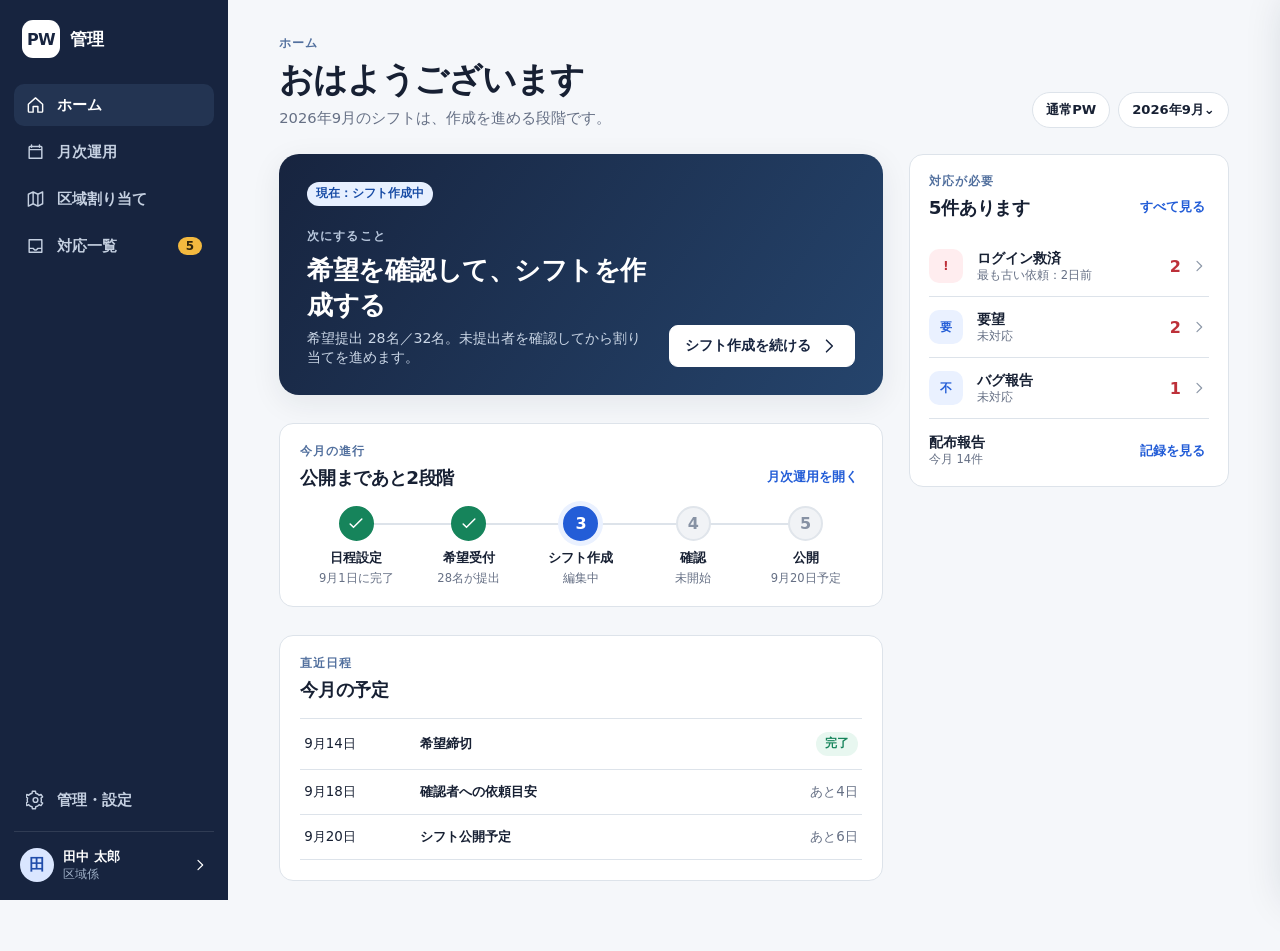
==== mockup/index.html @ 34615c81 "adminからUIモックアップへ導線を追加" ====
<!doctype html>
<html lang="ja">
<head>
  <meta charset="utf-8">
  <meta name="viewport" content="width=device-width,initial-scale=1">
  <meta name="description" content="PW管理アプリのUI/UX再設計モックアップ">
  <title>PW管理｜UI/UX再設計モックアップ</title>
  <link rel="stylesheet" href="styles.css">
</head>
<body>
<svg class="sprite" aria-hidden="true">
  <symbol id="i-home" viewBox="0 0 24 24"><path d="m3 11 9-8 9 8v9a1 1 0 0 1-1 1h-5v-7H9v7H4a1 1 0 0 1-1-1Z"/></symbol>
  <symbol id="i-calendar" viewBox="0 0 24 24"><path d="M7 3v3m10-3v3M4 9h16M5 5h14a1 1 0 0 1 1 1v14H4V6a1 1 0 0 1 1-1Z"/></symbol>
  <symbol id="i-map" viewBox="0 0 24 24"><path d="m3 6 6-3 6 3 6-3v15l-6 3-6-3-6 3Zm6-3v15m6-12v15"/></symbol>
  <symbol id="i-inbox" viewBox="0 0 24 24"><path d="M4 4h16v16H4Zm0 11h5l2 2h2l2-2h5"/></symbol>
  <symbol id="i-settings" viewBox="0 0 24 24"><circle cx="12" cy="12" r="3"/><path d="M19 14.5a8 8 0 0 0 0-5l2-1.5-2-3-2.4 1a8 8 0 0 0-4.3-2.5L12 1H8l-.3 2.5A8 8 0 0 0 3.4 6L1 5 0 8l2 1.5a8 8 0 0 0 0 5L0 16l1 3 2.4-1a8 8 0 0 0 4.3 2.5L8 23h4l.3-2.5a8 8 0 0 0 4.3-2.5l2.4 1 2-3Z"/></symbol>
  <symbol id="i-arrow" viewBox="0 0 24 24"><path d="m9 5 7 7-7 7"/></symbol>
  <symbol id="i-check" viewBox="0 0 24 24"><path d="m5 12 4 4L19 6"/></symbol>
</svg>

<div class="app-shell">
  <aside class="sidebar">
    <a class="brand" href="#" data-page="home" aria-label="PW管理 ホーム"><span>PW</span><strong>管理</strong></a>
    <nav class="main-nav" aria-label="メインナビゲーション">
      <button class="nav-item active" data-page="home"><svg><use href="#i-home"/></svg><span>ホーム</span></button>
      <button class="nav-item" data-page="monthly"><svg><use href="#i-calendar"/></svg><span>月次運用</span></button>
      <button class="nav-item" data-page="territory"><svg><use href="#i-map"/></svg><span>区域割り当て</span></button>
      <button class="nav-item" data-page="inbox"><svg><use href="#i-inbox"/></svg><span>対応一覧</span><b class="count">5</b></button>
    </nav>
    <div class="nav-spacer"></div>
    <button class="nav-item" data-page="settings"><svg><use href="#i-settings"/></svg><span>管理・設定</span></button>
    <button class="account" data-drawer="account"><span class="avatar">田</span><span><b>田中 太郎</b><small>区域係</small></span><svg><use href="#i-arrow"/></svg></button>
  </aside>

  <header class="mobile-header"><a class="brand" href="#" data-page="home"><span>PW</span><strong>管理</strong></a><button class="avatar" data-drawer="account" aria-label="アカウント">田</button></header>

  <main id="main" tabindex="-1">
    <section class="page active" id="page-home">
      <header class="page-header">
        <div><p class="eyebrow">ホーム</p><h1>おはようございます</h1><p class="lead">2026年9月のシフトは、作成を進める段階です。</p></div>
        <div class="context-pickers"><button class="chip">通常PW</button><button class="chip">2026年9月⌄</button></div>
      </header>

      <div class="home-grid">
        <div class="primary-column">
          <section class="next-action" aria-labelledby="next-title">
            <div class="next-copy"><span class="status status-current">現在：シフト作成中</span><p>次にすること</p><h2 id="next-title">希望を確認して、シフトを作成する</h2><p>希望提出 28名／32名。未提出者を確認してから割り当てを進めます。</p></div>
            <button class="button primary" data-page="monthly" data-stage="shift">シフト作成を続ける <svg><use href="#i-arrow"/></svg></button>
          </section>

          <section class="section-block" aria-labelledby="progress-title">
            <div class="section-heading"><div><p class="eyebrow">今月の進行</p><h2 id="progress-title">公開まであと2段階</h2></div><button class="text-button" data-page="monthly">月次運用を開く</button></div>
            <ol class="progress-list">
              <li class="done"><span><svg><use href="#i-check"/></svg></span><div><b>日程設定</b><small>9月1日に完了</small></div></li>
              <li class="done"><span><svg><use href="#i-check"/></svg></span><div><b>希望受付</b><small>28名が提出</small></div></li>
              <li class="current"><span>3</span><div><b>シフト作成</b><small>編集中</small></div></li>
              <li><span>4</span><div><b>確認</b><small>未開始</small></div></li>
              <li><span>5</span><div><b>公開</b><small>9月20日予定</small></div></li>
            </ol>
          </section>

          <section class="section-block">
            <div class="section-heading"><div><p class="eyebrow">直近日程</p><h2>今月の予定</h2></div></div>
            <div class="schedule-table" role="table" aria-label="今月の予定">
              <div role="row"><span>9月14日</span><b>希望締切</b><span class="status status-done">完了</span></div>
              <div role="row"><span>9月18日</span><b>確認者への依頼目安</b><span>あと4日</span></div>
              <div role="row"><span>9月20日</span><b>シフト公開予定</b><span>あと6日</span></div>
            </div>
          </section>
        </div>

        <aside class="attention-panel">
          <div class="section-heading"><div><p class="eyebrow">対応が必要</p><h2>5件あります</h2></div><button class="text-button" data-page="inbox">すべて見る</button></div>
          <button class="attention-row" data-page="inbox"><span class="attention-icon urgent">!</span><span><b>ログイン救済</b><small>最も古い依頼：2日前</small></span><strong>2</strong><svg><use href="#i-arrow"/></svg></button>
          <button class="attention-row" data-page="inbox"><span class="attention-icon">要</span><span><b>要望</b><small>未対応</small></span><strong>2</strong><svg><use href="#i-arrow"/></svg></button>
          <button class="attention-row" data-page="inbox"><span class="attention-icon">不</span><span><b>バグ報告</b><small>未対応</small></span><strong>1</strong><svg><use href="#i-arrow"/></svg></button>
          <div class="record-link"><span><b>配布報告</b><small>今月 14件</small></span><button class="text-button" data-page="inbox">記録を見る</button></div>
        </aside>
      </div>
    </section>

    <section class="page" id="page-monthly">
      <header class="page-header compact"><div><p class="eyebrow">月次運用</p><h1>2026年9月・通常PW</h1></div><div class="context-pickers"><button class="chip">通常PW⌄</button><button class="chip">2026年9月⌄</button></div></header>
      <div class="workspace">
        <nav class="stage-nav" aria-label="月次運用の段階">
          <button class="stage done" data-stage="schedule"><span><svg><use href="#i-check"/></svg></span><span><b>日程</b><small>完了</small></span></button>
          <button class="stage done" data-stage="wishes"><span><svg><use href="#i-check"/></svg></span><span><b>希望</b><small>受付終了</small></span></button>
          <button class="stage active" data-stage="shift"><span>3</span><span><b>シフト作成</b><small>編集中</small></span></button>
          <button class="stage" data-stage="review"><span>4</span><span><b>確認</b><small>未開始</small></span></button>
          <button class="stage" data-stage="publish"><span>5</span><span><b>公開</b><small>9月20日予定</small></span></button>
          <button class="stage sub" data-stage="month-settings"><svg><use href="#i-settings"/></svg><span><b>この月の設定</b><small>場所・カート・検証</small></span></button>
        </nav>
        <section class="work-surface">
          <div class="mobile-stage"><button data-drawer="stages"><span>3 / 5</span><b>シフト作成中</b><small>段階を変更⌄</small></button></div>
          <div class="work-toolbar"><div><span class="status status-current">編集中</span><h2 id="stage-title">シフト作成</h2><p id="stage-help">希望を見ながら担当者を割り当てます。</p></div><div class="toolbar-actions"><button class="button secondary">元に戻す</button><button class="button secondary">比較</button><button class="button secondary">AI原案</button></div></div>
          <div class="shift-toolbar"><button class="chip selected">9月25日（金）</button><button class="chip">10月2日（金）</button><button class="chip">10月9日（金）</button></div>
          <div class="shift-editor" id="stage-content">
            <aside class="people-panel"><h3>参加希望 <span>12名</span></h3><button><span class="mini-avatar">佐</span><span><b>佐藤 太郎</b><small>15:00〜18:00</small></span></button><button><span class="mini-avatar">鈴</span><span><b>鈴木 花子</b><small>15:00〜17:00</small></span></button><button><span class="mini-avatar">高</span><span><b>高橋 一郎</b><small>16:00〜18:00</small></span></button><button class="muted">ほか9名を表示</button></aside>
            <div class="assignment"><div class="assignment-head"><span>時間</span><span>北口</span><span>南口</span></div><div class="assignment-row"><b>15:00</b><button>佐藤・田中</button><button class="empty">＋ 割り当て</button></div><div class="assignment-row"><b>16:00</b><button>鈴木・山田</button><button>高橋・伊藤</button></div><div class="assignment-row"><b>17:00</b><button class="warning">1名不足</button><button>佐藤・高橋</button></div></div>
          </div>
        </section>
        <aside class="stage-summary"><p class="eyebrow">この段階の状態</p><h2>3件の確認があります</h2><ul><li><span class="dot warning"></span>1名不足の枠があります</li><li><span class="dot"></span>重複割当はありません</li><li><span class="dot"></span>責任者は設定済みです</li></ul><button class="button primary" data-dialog="check">公開前チェックへ</button><p class="hint">チェック後に「シフト作成完了」へ進めます。</p></aside>
      </div>
      <div class="mobile-primary"><button class="button primary" data-dialog="check">公開前チェックへ</button></div>
    </section>

    <section class="page simple-page" id="page-territory">
      <header class="page-header"><div><p class="eyebrow">区域割り当て</p><h1>区域の現況</h1><p class="lead">割当と回収を、状態順に処理します。</p></div></header>
      <div class="metric-row"><div><span>割当中</span><strong>12</strong></div><div><span>回収待ち</span><strong>3</strong></div><div><span>ストック</span><strong>26</strong></div></div>
      <section class="section-block"><div class="section-heading"><div><p class="eyebrow">次の処理</p><h2>回収待ちの区域</h2></div><button class="button secondary">区域一覧を開く</button></div><div class="data-list"><button><b>区域 17</b><span>中央グループ・8月20日から</span><span class="status status-wait">回収待ち</span><svg><use href="#i-arrow"/></svg></button><button><b>区域 23</b><span>北グループ・8月28日から</span><span class="status status-wait">回収待ち</span><svg><use href="#i-arrow"/></svg></button></div></section>
      <nav class="sub-actions"><button>区域一覧・割当操作</button><button>隣接関係</button><button>プール管理</button><button>グループ管理</button><button>バックアップ</button></nav>
    </section>

    <section class="page simple-page" id="page-inbox">
      <header class="page-header"><div><p class="eyebrow">対応一覧</p><h1>未対応 5件</h1><p class="lead">対応が必要なものだけを新しい順に表示しています。</p></div><button class="chip">未対応のみ⌄</button></header>
      <div class="inbox-layout"><nav class="inbox-types"><button class="active">すべて <b>5</b></button><button>ログイン救済 <b>2</b></button><button>要望 <b>2</b></button><button>バグ報告 <b>1</b></button><button>配布報告 <b class="neutral">14</b></button></nav><div class="message-list"><button class="selected" data-drawer="message"><span class="attention-icon urgent">!</span><span><b>ログインできません</b><small>山田 花子・2時間前</small></span><span class="status status-wait">未対応</span></button><button data-drawer="message"><span class="attention-icon">要</span><span><b>希望提出期間について</b><small>佐藤 太郎・昨日</small></span><span class="status status-wait">未対応</span></button><button data-drawer="message"><span class="attention-icon">不</span><span><b>写真が表示されない</b><small>鈴木 一郎・2日前</small></span><span class="status status-wait">未対応</span></button></div><aside class="message-detail"><p class="eyebrow">ログイン救済</p><h2>ログインできません</h2><p class="meta">山田 花子・9月14日 9:32</p><p>Googleアカウントを変更したところ、ログインできなくなりました。</p><button class="button primary">救済設定を開く</button></aside></div>
    </section>

    <section class="page simple-page" id="page-settings">
      <header class="page-header"><div><p class="eyebrow">管理・設定</p><h1>アプリ全体の管理</h1><p class="lead">月次作業に直接関係しない設定をまとめています。</p></div></header>
      <div class="settings-groups">
        <section><h2>人と権限</h2><div class="settings-list"><button><span><b>メンバー</b><small>追加・編集・有効／無効</small></span><svg><use href="#i-arrow"/></svg></button><button><span><b>アクセス許可</b><small>メール・参加者との紐付け</small></span><svg><use href="#i-arrow"/></svg></button><button><span><b>立ち位置</b><small>区域係での役割と権限</small></span><svg><use href="#i-arrow"/></svg></button><button><span><b>代理送信・夫婦</b><small>希望提出に使う関係設定</small></span><svg><use href="#i-arrow"/></svg></button></div></section>
        <section><h2>表示内容</h2><div class="settings-list"><button><span><b>お知らせ</b><small>追加・編集・削除</small></span><svg><use href="#i-arrow"/></svg></button><button><span><b>写真</b><small>カート展示写真の管理</small></span><svg><use href="#i-arrow"/></svg></button></div></section>
        <section><h2>限定PW・その他</h2><div class="settings-list"><button><span><b>限定PW設定</b><small>期間・表示・対象メンバー</small></span><svg><use href="#i-arrow"/></svg></button><button><span><b>ログ</b><small>操作・希望提出・ログイン履歴</small></span><svg><use href="#i-arrow"/></svg></button><button><span><b>マニュアル／ホームに追加</b><small>使い方とPWA設定</small></span><svg><use href="#i-arrow"/></svg></button></div></section>
      </div>
    </section>
  </main>

  <nav class="bottom-nav" aria-label="スマホ用ナビゲーション"><button class="active" data-page="home"><svg><use href="#i-home"/></svg><span>ホーム</span></button><button data-page="monthly"><svg><use href="#i-calendar"/></svg><span>月次</span></button><button data-page="territory"><svg><use href="#i-map"/></svg><span>区域</span></button><button data-page="settings"><svg><use href="#i-settings"/></svg><span>その他</span><b class="mobile-badge">5</b></button></nav>
</div>

<div class="scrim" id="scrim"></div>
<aside class="drawer" id="drawer" aria-hidden="true"><div class="drawer-handle"></div><div id="drawer-content"></div><button class="button secondary drawer-close">閉じる</button></aside>
<div class="dialog" id="dialog" aria-hidden="true" role="dialog" aria-modal="true" aria-labelledby="dialog-title"><div class="dialog-card"><span class="status status-current">公開前チェック</span><h2 id="dialog-title">3件の確認があります</h2><ul><li>17:00 北口：1名不足</li><li>カート担当の確認が必要です</li><li>未提出者 4名を確認してください</li></ul><div class="dialog-actions"><button class="button secondary dialog-close">戻る</button><button class="button primary">確認を続ける</button></div></div></div>
<script src="app.js"></script>
</body>
</html>
---- mockup/styles.css ----
:root{--navy:#17243f;--navy2:#233452;--blue:#235dd7;--blue2:#eaf1ff;--bg:#f5f7fa;--surface:#fff;--ink:#172033;--muted:#667085;--line:#dde3ea;--green:#16845b;--green2:#e8f7f0;--amber:#a96705;--amber2:#fff5dc;--red:#bd3039;--red2:#ffedef;--shadow:0 8px 30px rgba(23,32,51,.08);--radius:14px;--sidebar:228px}
*{box-sizing:border-box}html{font-family:"Noto Sans JP","Yu Gothic UI",system-ui,sans-serif;color:var(--ink);background:var(--bg);font-size:16px}body{margin:0}button,a{font:inherit}button{color:inherit}.sprite{position:absolute;width:0;height:0;overflow:hidden}svg{width:20px;height:20px;fill:none;stroke:currentColor;stroke-width:1.8;stroke-linecap:round;stroke-linejoin:round}.app-shell{min-height:100vh}.sidebar{position:fixed;inset:0 auto 0 0;width:var(--sidebar);background:var(--navy);padding:20px 14px 14px;display:flex;flex-direction:column;color:#d9e2f1;z-index:20}.brand{display:flex;align-items:center;gap:10px;color:#fff;text-decoration:none;padding:0 8px;margin-bottom:26px}.brand>span{display:grid;place-items:center;width:38px;height:38px;border-radius:11px;background:#fff;color:var(--navy);font-weight:850;letter-spacing:-.05em}.brand strong{font-size:1.08rem}.main-nav{display:grid;gap:5px}.nav-item{width:100%;border:0;background:transparent;color:#c5d0e1;display:flex;align-items:center;gap:12px;padding:11px 12px;border-radius:10px;cursor:pointer;text-align:left;font-weight:650;font-size:.92rem}.nav-item:hover,.nav-item.active{background:var(--navy2);color:#fff}.nav-item svg{width:19px}.nav-item .count{margin-left:auto;min-width:24px;text-align:center;padding:2px 7px;border-radius:20px;background:#f3b93f;color:#2f250d;font-size:.75rem}.nav-spacer{flex:1}.account{margin-top:10px;border:0;border-top:1px solid rgba(255,255,255,.11);background:transparent;color:#fff;padding:16px 6px 4px;display:flex;align-items:center;gap:9px;text-align:left;cursor:pointer}.account>span:nth-child(2){display:grid;gap:1px;min-width:0;flex:1}.account b{font-size:.84rem}.account small{font-size:.72rem;color:#9fb0c7}.account svg{width:16px}.avatar{width:34px;height:34px;border-radius:50%;display:grid;place-items:center;background:#dae6ff;color:#204caa;font-weight:800;border:0;flex:0 0 auto}main{margin-left:var(--sidebar);min-height:100vh;padding:36px clamp(24px,4vw,60px) 70px}.page{display:none;max-width:1280px;margin:auto}.page.active{display:block}.page-header{display:flex;align-items:flex-end;justify-content:space-between;gap:24px;margin-bottom:26px}.page-header.compact{margin-bottom:18px}.eyebrow{font-size:.73rem;letter-spacing:.09em;text-transform:uppercase;font-weight:800;color:#52709e;margin:0 0 6px}h1,h2,h3,p{margin-top:0}h1{font-size:clamp(1.65rem,3vw,2.15rem);letter-spacing:-.035em;margin-bottom:6px}h2{font-size:1.15rem;letter-spacing:-.018em;margin-bottom:5px}.lead{color:var(--muted);margin:0;font-size:.92rem}.context-pickers{display:flex;gap:8px}.chip{border:1px solid var(--line);background:var(--surface);border-radius:999px;padding:8px 13px;font-weight:700;font-size:.82rem;cursor:pointer;white-space:nowrap}.chip.selected{background:var(--navy);color:#fff;border-color:var(--navy)}.home-grid{display:grid;grid-template-columns:minmax(0,1fr) 320px;gap:26px}.primary-column{min-width:0}.next-action{background:linear-gradient(125deg,var(--navy),#25446c);border-radius:20px;padding:28px;color:#fff;box-shadow:var(--shadow);display:grid;grid-template-columns:1fr auto;gap:22px;align-items:end}.next-copy>p:first-of-type{font-size:.75rem;text-transform:uppercase;letter-spacing:.09em;font-weight:800;color:#b9c8dd;margin:22px 0 8px}.next-copy h2{font-size:clamp(1.25rem,2.5vw,1.65rem);max-width:650px}.next-copy>p:last-child{color:#cbd7e7;margin:6px 0 0;font-size:.88rem}.status{display:inline-flex;align-items:center;border-radius:999px;padding:4px 9px;font-size:.74rem;font-weight:800;white-space:nowrap}.status-current{color:#174ba5;background:#e7f0ff}.status-done{color:var(--green);background:var(--green2)}.status-wait{color:var(--amber);background:var(--amber2)}.button{border:1px solid var(--line);border-radius:9px;min-height:42px;padding:9px 15px;font-weight:800;font-size:.86rem;display:inline-flex;justify-content:center;align-items:center;gap:8px;cursor:pointer;white-space:nowrap}.button.primary{background:var(--blue);border-color:var(--blue);color:#fff}.next-action .button.primary{background:#fff;color:var(--navy);border-color:#fff}.button.secondary{background:#fff}.section-block{margin-top:28px;background:var(--surface);border:1px solid var(--line);border-radius:var(--radius);padding:20px}.section-heading{display:flex;justify-content:space-between;align-items:end;gap:12px;margin-bottom:16px}.section-heading h2{margin-bottom:0}.text-button{border:0;background:transparent;color:var(--blue);font-weight:800;font-size:.82rem;cursor:pointer;padding:4px}.progress-list{list-style:none;padding:0;margin:0;display:grid;grid-template-columns:repeat(5,1fr);position:relative}.progress-list:before{content:"";position:absolute;height:2px;background:var(--line);left:9%;right:9%;top:17px}.progress-list li{position:relative;display:grid;justify-items:center;text-align:center;gap:8px}.progress-list li>span{width:35px;height:35px;border-radius:50%;display:grid;place-items:center;background:#f1f3f6;border:2px solid #e0e5eb;color:#8792a4;font-weight:800;z-index:1}.progress-list li.done>span{background:var(--green);border-color:var(--green);color:#fff}.progress-list li.current>span{background:var(--blue);border-color:var(--blue);color:#fff;box-shadow:0 0 0 5px var(--blue2)}.progress-list li b{font-size:.83rem;display:block}.progress-list li small{font-size:.72rem;color:var(--muted)}.schedule-table{border-top:1px solid var(--line)}.schedule-table>div{display:grid;grid-template-columns:100px 1fr auto;align-items:center;gap:16px;padding:13px 4px;border-bottom:1px solid var(--line);font-size:.84rem}.schedule-table>div>span:last-child:not(.status){color:var(--muted)}.attention-panel{background:var(--surface);border:1px solid var(--line);border-radius:var(--radius);padding:19px;height:max-content}.attention-row{width:100%;display:grid;grid-template-columns:38px 1fr auto 18px;align-items:center;gap:10px;padding:13px 0;border:0;border-bottom:1px solid var(--line);background:transparent;text-align:left;cursor:pointer}.attention-row>span:nth-child(2){display:grid}.attention-row b{font-size:.86rem}.attention-row small{color:var(--muted);font-size:.72rem}.attention-row strong{color:var(--red)}.attention-row svg{width:16px;color:#8d98a8}.attention-icon{width:34px;height:34px;border-radius:10px;background:var(--blue2);color:var(--blue);font-size:.72rem;font-weight:900;display:grid;place-items:center}.attention-icon.urgent{background:var(--red2);color:var(--red)}.record-link{display:flex;justify-content:space-between;align-items:center;padding-top:15px}.record-link>span{display:grid}.record-link b{font-size:.85rem}.record-link small{color:var(--muted);font-size:.72rem}.workspace{display:grid;grid-template-columns:190px minmax(0,1fr) 250px;min-height:690px;border:1px solid var(--line);border-radius:16px;background:var(--surface);overflow:hidden}.stage-nav{padding:16px 10px;border-right:1px solid var(--line);display:flex;flex-direction:column;gap:5px;background:#fafbfc}.stage{border:0;background:transparent;border-radius:10px;padding:10px;display:flex;align-items:center;gap:10px;text-align:left;cursor:pointer}.stage:hover,.stage.active{background:var(--blue2)}.stage>span:first-child{width:27px;height:27px;border-radius:50%;background:#edf0f4;display:grid;place-items:center;font-weight:800;font-size:.76rem}.stage.done>span:first-child{background:var(--green2);color:var(--green)}.stage.active>span:first-child{background:var(--blue);color:#fff}.stage>span:nth-child(2){display:grid}.stage b{font-size:.79rem}.stage small{font-size:.68rem;color:var(--muted)}.stage.sub{border-top:1px solid var(--line);border-radius:0;margin-top:auto}.stage.sub>svg{width:27px}.work-surface{min-width:0;display:flex;flex-direction:column}.work-toolbar{padding:18px 20px;display:flex;justify-content:space-between;gap:20px;align-items:center;border-bottom:1px solid var(--line)}.work-toolbar h2{margin:7px 0 2px}.work-toolbar p{font-size:.78rem;color:var(--muted);margin:0}.toolbar-actions{display:flex;gap:7px}.shift-toolbar{padding:10px 14px;display:flex;gap:7px;border-bottom:1px solid var(--line);overflow-x:auto}.shift-editor{display:grid;grid-template-columns:190px 1fr;min-height:520px}.people-panel{padding:16px 12px;border-right:1px solid var(--line)}.people-panel h3{font-size:.82rem;display:flex;justify-content:space-between}.people-panel h3 span{color:var(--muted);font-weight:600}.people-panel button{border:0;background:transparent;width:100%;display:flex;align-items:center;gap:8px;text-align:left;padding:9px 4px;cursor:pointer}.people-panel button>span:nth-child(2){display:grid}.people-panel b{font-size:.75rem}.people-panel small{font-size:.65rem;color:var(--muted)}.people-panel .muted{color:var(--blue);font-size:.72rem;font-weight:700}.mini-avatar{width:29px;height:29px;border-radius:50%;display:grid;place-items:center;background:#e8edf5;color:#4d5c72;font-size:.68rem;font-weight:800}.assignment{padding:20px;overflow-x:auto}.assignment-head,.assignment-row{display:grid;grid-template-columns:75px repeat(2,minmax(130px,1fr));gap:8px;margin-bottom:8px}.assignment-head{color:var(--muted);font-size:.72rem;font-weight:800}.assignment-row{align-items:stretch}.assignment-row>b{font-size:.73rem;padding:13px 4px}.assignment-row button{min-height:48px;border:1px solid #b9c8e6;border-radius:8px;background:#f4f7fd;color:#243b63;font-size:.74rem;font-weight:750}.assignment-row button.empty{border-style:dashed;color:var(--muted);background:#fff}.assignment-row button.warning{border-color:#efc36d;background:var(--amber2);color:var(--amber)}.stage-summary{padding:20px 16px;border-left:1px solid var(--line);background:#fafbfc}.stage-summary h2{font-size:1rem}.stage-summary ul{list-style:none;padding:0;margin:20px 0}.stage-summary li{display:flex;gap:8px;margin:12px 0;font-size:.76rem}.dot{width:8px;height:8px;border-radius:50%;background:var(--green);margin-top:5px;flex:none}.dot.warning{background:var(--amber)}.stage-summary .button{width:100%}.hint{font-size:.7rem;color:var(--muted);line-height:1.6;margin-top:10px}.mobile-stage,.mobile-primary,.mobile-header,.bottom-nav{display:none}.simple-page{max-width:1040px}.metric-row{display:grid;grid-template-columns:repeat(3,1fr);border:1px solid var(--line);border-radius:var(--radius);background:#fff}.metric-row>div{padding:18px 22px;border-right:1px solid var(--line)}.metric-row>div:last-child{border:0}.metric-row span{display:block;color:var(--muted);font-size:.78rem}.metric-row strong{font-size:1.8rem}.data-list{border-top:1px solid var(--line)}.data-list button{width:100%;border:0;border-bottom:1px solid var(--line);background:#fff;display:grid;grid-template-columns:110px 1fr auto 18px;gap:12px;align-items:center;text-align:left;padding:13px 4px;cursor:pointer}.data-list span:nth-child(2){font-size:.8rem;color:var(--muted)}.sub-actions{display:flex;flex-wrap:wrap;gap:8px;margin-top:18px}.sub-actions button{border:1px solid var(--line);background:#fff;border-radius:9px;padding:9px 12px;font-weight:700;font-size:.8rem}.inbox-layout{display:grid;grid-template-columns:170px minmax(260px,1fr) minmax(280px,1.2fr);border:1px solid var(--line);border-radius:var(--radius);overflow:hidden;background:#fff;min-height:540px}.inbox-types{padding:12px;border-right:1px solid var(--line);background:#fafbfc}.inbox-types button{width:100%;border:0;background:transparent;padding:11px;border-radius:8px;text-align:left;font-size:.78rem;font-weight:700;display:flex;justify-content:space-between}.inbox-types button.active{background:var(--blue2);color:var(--blue)}.inbox-types b{color:var(--red)}.inbox-types b.neutral{color:var(--muted)}.message-list{border-right:1px solid var(--line)}.message-list button{width:100%;border:0;border-bottom:1px solid var(--line);background:#fff;padding:14px;display:grid;grid-template-columns:36px 1fr auto;gap:10px;align-items:center;text-align:left}.message-list button.selected{background:#f5f8ff}.message-list button>span:nth-child(2){display:grid}.message-list b{font-size:.79rem}.message-list small,.meta{font-size:.7rem;color:var(--muted)}.message-detail{padding:24px}.message-detail p:not(.eyebrow):not(.meta){font-size:.86rem;line-height:1.8;margin:22px 0}.settings-groups{display:grid;grid-template-columns:repeat(3,1fr);gap:20px}.settings-groups>section>h2{font-size:.9rem;margin:0 0 9px}.settings-list{border:1px solid var(--line);border-radius:var(--radius);background:#fff;overflow:hidden}.settings-list button{width:100%;border:0;border-bottom:1px solid var(--line);background:#fff;padding:14px;display:flex;align-items:center;justify-content:space-between;text-align:left;cursor:pointer}.settings-list button:last-child{border:0}.settings-list span{display:grid}.settings-list b{font-size:.82rem}.settings-list small{font-size:.7rem;color:var(--muted);margin-top:3px}.settings-list svg{color:#8d98a8;width:16px}.scrim{position:fixed;inset:0;background:rgba(13,24,43,.42);opacity:0;pointer-events:none;transition:.2s;z-index:40}.scrim.open{opacity:1;pointer-events:auto}.drawer{position:fixed;right:0;top:0;bottom:0;width:min(390px,90vw);background:#fff;z-index:50;padding:26px;transform:translateX(105%);transition:.22s;box-shadow:-12px 0 40px rgba(17,32,55,.16)}.drawer.open{transform:none}.drawer-handle{display:none}.drawer h2{margin:8px 0 18px}.drawer p{color:var(--muted);font-size:.84rem;line-height:1.7}.drawer ul{padding-left:20px;font-size:.84rem;line-height:1.9}.drawer-close{position:absolute;bottom:22px;left:26px;right:26px;width:calc(100% - 52px)}.dialog{position:fixed;inset:0;z-index:60;display:grid;place-items:center;padding:20px;background:rgba(13,24,43,.42);opacity:0;pointer-events:none}.dialog.open{opacity:1;pointer-events:auto}.dialog-card{width:min(480px,100%);background:#fff;border-radius:16px;padding:25px;box-shadow:var(--shadow)}.dialog-card h2{margin:12px 0}.dialog-card ul{font-size:.84rem;line-height:2}.dialog-actions{display:flex;justify-content:flex-end;gap:8px;margin-top:24px}
@media(max-width:1080px){.workspace{grid-template-columns:170px minmax(0,1fr)}.stage-summary{display:none}.toolbar-actions{display:none}.settings-groups{grid-template-columns:1fr 1fr}.home-grid{grid-template-columns:minmax(0,1fr) 280px}}
@media(max-width:760px){:root{--sidebar:0px}html{font-size:16px}.sidebar{display:none}.mobile-header{height:58px;background:var(--navy);display:flex;align-items:center;justify-content:space-between;padding:9px 16px;position:sticky;top:0;z-index:30}.mobile-header .brand{margin:0;padding:0}.mobile-header .brand>span{width:32px;height:32px;border-radius:9px;font-size:.8rem}.mobile-header .brand strong{font-size:.94rem}.mobile-header .avatar{width:32px;height:32px}main{margin:0;padding:22px 16px 110px}.page-header{align-items:flex-start;margin-bottom:20px}.page-header h1{font-size:1.55rem}.lead{font-size:.83rem}.context-pickers{position:absolute;top:69px;right:16px}.page-header .context-pickers .chip{padding:6px 10px;font-size:.72rem}.home-grid{display:block}.next-action{display:block;padding:22px;border-radius:16px}.next-copy>p:first-of-type{margin-top:18px}.next-action .button{width:100%;margin-top:18px}.attention-panel{margin-top:20px}.section-block{margin-top:20px;padding:17px}.section-heading{align-items:center}.progress-list{display:block}.progress-list:before{top:17px;bottom:17px;left:17px;right:auto;width:2px;height:auto}.progress-list li{display:grid;grid-template-columns:35px 1fr;justify-items:start;text-align:left;margin-bottom:13px}.progress-list li>div{padding-top:5px}.schedule-table>div{grid-template-columns:82px 1fr}.schedule-table>div>span:last-child{grid-column:2}.bottom-nav{position:fixed;display:grid;grid-template-columns:repeat(4,1fr);bottom:0;left:0;right:0;height:68px;background:rgba(255,255,255,.97);border-top:1px solid var(--line);z-index:32;padding-bottom:env(safe-area-inset-bottom)}.bottom-nav button{border:0;background:transparent;display:grid;place-items:center;align-content:center;gap:3px;color:#748095;font-size:.68rem;position:relative}.bottom-nav button.active{color:var(--blue);font-weight:800}.bottom-nav svg{width:21px;height:21px}.mobile-badge{position:absolute;top:8px;left:calc(50% + 7px);background:var(--red);color:#fff;min-width:17px;height:17px;border-radius:10px;display:grid;place-items:center;font-size:.6rem}.workspace{display:block;border:0;background:transparent;overflow:visible;min-height:0}.stage-nav{display:none}.work-surface{border:1px solid var(--line);border-radius:var(--radius);background:#fff;overflow:hidden}.mobile-stage{display:block;padding:12px;border-bottom:1px solid var(--line)}.mobile-stage button{width:100%;border:0;background:var(--blue2);border-radius:10px;padding:10px 12px;display:grid;grid-template-columns:auto 1fr auto;align-items:center;gap:8px;text-align:left;color:var(--blue)}.mobile-stage b{font-size:.83rem}.mobile-stage span,.mobile-stage small{font-size:.68rem}.work-toolbar{padding:16px}.shift-toolbar{padding:9px}.shift-editor{display:block;min-height:430px}.people-panel{display:none}.assignment{padding:14px 10px}.assignment-head,.assignment-row{grid-template-columns:55px repeat(2,minmax(125px,1fr))}.mobile-primary{display:block;position:fixed;left:12px;right:12px;bottom:76px;z-index:31}.mobile-primary .button{width:100%;box-shadow:0 8px 26px rgba(35,93,215,.28)}.metric-row>div{padding:14px}.metric-row strong{font-size:1.4rem}.data-list button{grid-template-columns:80px 1fr auto}.data-list button svg{display:none}.sub-actions{display:grid;grid-template-columns:1fr 1fr}.inbox-layout{display:block;min-height:0}.inbox-types{display:flex;overflow-x:auto;border:0;border-bottom:1px solid var(--line);padding:8px;gap:4px}.inbox-types button{width:auto;white-space:nowrap;gap:8px}.message-list{border:0}.message-detail{display:none}.settings-groups{grid-template-columns:1fr;gap:18px}.drawer{top:auto;left:0;width:100%;height:min(70vh,560px);border-radius:20px 20px 0 0;transform:translateY(105%);padding:18px 20px 90px}.drawer.open{transform:none}.drawer-handle{display:block;width:42px;height:4px;border-radius:4px;background:#d5dbe4;margin:-8px auto 18px}.drawer-close{left:20px;right:20px;width:calc(100% - 40px)}.dialog{align-items:end;padding:0}.dialog-card{border-radius:20px 20px 0 0;padding:24px 20px calc(22px + env(safe-area-inset-bottom))}.dialog-actions .button{flex:1}}
@media(max-width:420px){.context-pickers{position:static;margin-top:10px}.page-header{display:block}.metric-row span{font-size:.68rem}.data-list button{grid-template-columns:70px 1fr}.data-list .status{grid-column:2}.schedule-table>div{gap:8px}.assignment{margin-right:-1px}.settings-groups{gap:14px}}
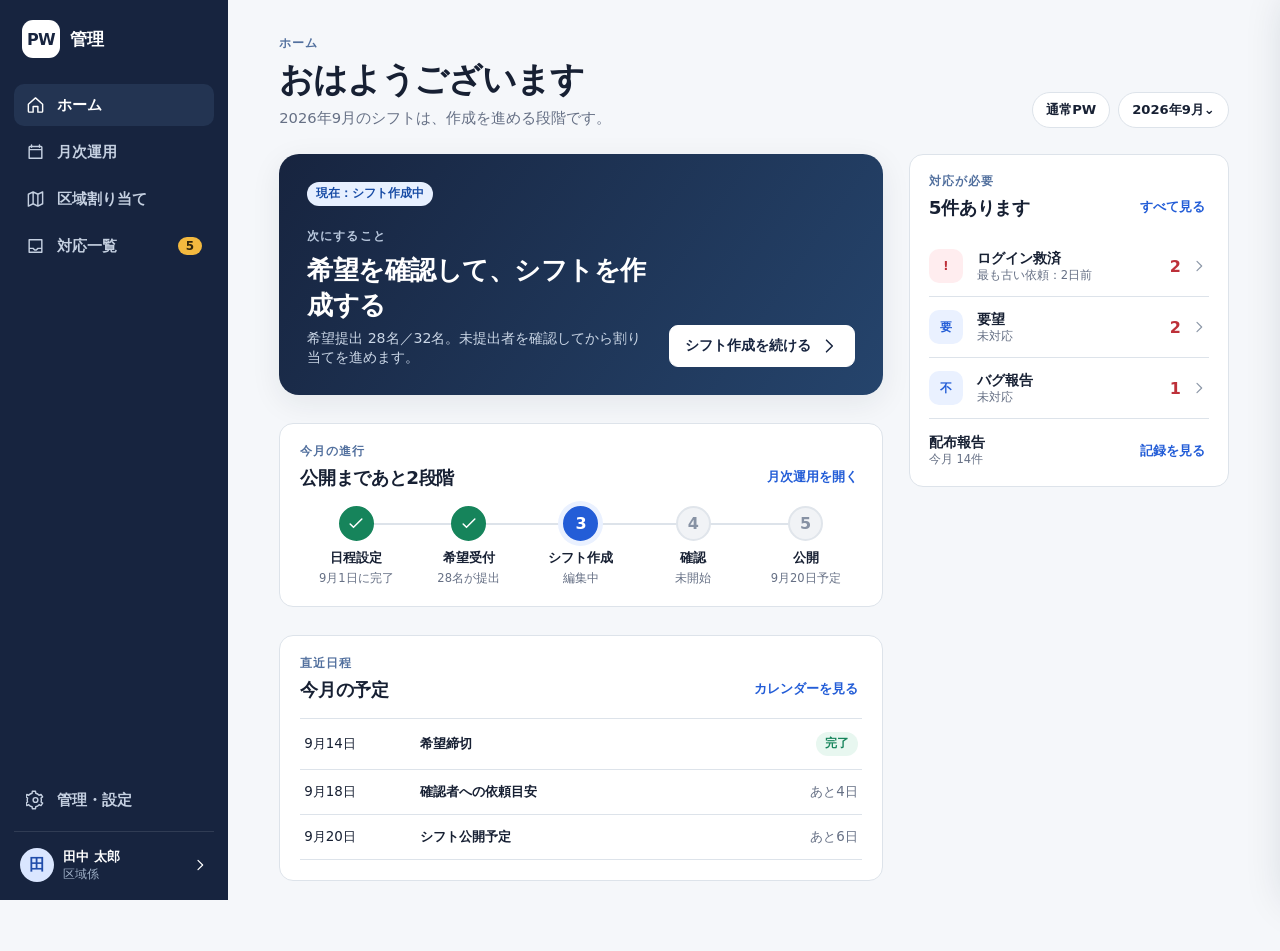
==== commit 35e1e2cb: "モックアップにカレンダーと既存操作を反映" ====
--- a/mockup/index.html
+++ b/mockup/index.html
@@ -60,7 +60,7 @@
           </section>
 
           <section class="section-block">
-            <div class="section-heading"><div><p class="eyebrow">直近日程</p><h2>今月の予定</h2></div></div>
+            <div class="section-heading"><div><p class="eyebrow">直近日程</p><h2>今月の予定</h2></div><button class="text-button" data-page="monthly" data-stage="schedule">カレンダーを見る</button></div>
             <div class="schedule-table" role="table" aria-label="今月の予定">
               <div role="row"><span>9月14日</span><b>希望締切</b><span class="status status-done">完了</span></div>
               <div role="row"><span>9月18日</span><b>確認者への依頼目安</b><span>あと4日</span></div>
@@ -83,7 +83,7 @@
       <header class="page-header compact"><div><p class="eyebrow">月次運用</p><h1>2026年9月・通常PW</h1></div><div class="context-pickers"><button class="chip">通常PW⌄</button><button class="chip">2026年9月⌄</button></div></header>
       <div class="workspace">
         <nav class="stage-nav" aria-label="月次運用の段階">
-          <button class="stage done" data-stage="schedule"><span><svg><use href="#i-check"/></svg></span><span><b>日程</b><small>完了</small></span></button>
+          <button class="stage done" data-stage="schedule"><span><svg><use href="#i-check"/></svg></span><span><b>日程・カレンダー</b><small>完了</small></span></button>
           <button class="stage done" data-stage="wishes"><span><svg><use href="#i-check"/></svg></span><span><b>希望</b><small>受付終了</small></span></button>
           <button class="stage active" data-stage="shift"><span>3</span><span><b>シフト作成</b><small>編集中</small></span></button>
           <button class="stage" data-stage="review"><span>4</span><span><b>確認</b><small>未開始</small></span></button>
@@ -92,16 +92,23 @@
         </nav>
         <section class="work-surface">
           <div class="mobile-stage"><button data-drawer="stages"><span>3 / 5</span><b>シフト作成中</b><small>段階を変更⌄</small></button></div>
-          <div class="work-toolbar"><div><span class="status status-current">編集中</span><h2 id="stage-title">シフト作成</h2><p id="stage-help">希望を見ながら担当者を割り当てます。</p></div><div class="toolbar-actions"><button class="button secondary">元に戻す</button><button class="button secondary">比較</button><button class="button secondary">AI原案</button></div></div>
-          <div class="shift-toolbar"><button class="chip selected">9月25日（金）</button><button class="chip">10月2日（金）</button><button class="chip">10月9日（金）</button></div>
+          <div class="work-toolbar"><div><span class="status status-current">編集中</span><h2 id="stage-title">シフト作成</h2><p id="stage-help">希望を見ながら担当者を割り当てます。</p></div><div class="toolbar-actions" id="create-toolbar-actions"><button class="button secondary">元に戻す</button><button class="button secondary">比較</button><button class="button secondary">AI原案</button></div></div>
+          <div class="shift-toolbar" id="shift-toolbar"><button class="chip selected">9月25日（金）</button><button class="chip">10月2日（金）</button><button class="chip">10月9日（金）</button></div>
+          <div class="calendar-pane pane-hidden" id="calendar-pane">
+            <div class="calendar-toolbar"><button class="chip">‹</button><b>2026年9月</b><button class="chip">›</button><button class="button primary">予定表を確認・承認</button></div>
+            <div class="calendar-legend"><span><i class="legend-dot event"></i>実施日</span><span><i class="legend-dot apply"></i>申込期間</span><span><i class="legend-dot open"></i>公開予定</span></div>
+            <div class="calendar-grid" role="grid" aria-label="2026年9月の予定表"><b>月</b><b>火</b><b>水</b><b>木</b><b>金</b><b>土</b><b>日</b><span class="muted-day">31</span><span>1</span><span>2</span><span>3</span><span>4<i class="calendar-mark apply">申込</i></span><span>5</span><span>6</span><span>7</span><span>8</span><span>9</span><span>10</span><span>11<i class="calendar-mark event">実施</i></span><span>12</span><span>13</span><span>14</span><span>15</span><span>16</span><span>17</span><span>18<i class="calendar-mark event">実施</i></span><span>19</span><span>20<i class="calendar-mark open">公開</i></span><span>21</span><span>22</span><span>23</span><span>24</span><span>25<i class="calendar-mark event">実施</i></span><span>26</span><span>27</span><span>28</span><span>29</span><span>30</span><span class="muted-day">1</span><span class="muted-day">2</span><span class="muted-day">3</span><span class="muted-day">4</span>
+            </div>
+            <div class="calendar-date-list"><div><b>9月25日（金）</b><span>15:00〜18:00　北口・南口</span></div><span class="status status-done">設定済み</span></div>
+          </div>
           <div class="shift-editor" id="stage-content">
-            <aside class="people-panel"><h3>参加希望 <span>12名</span></h3><button><span class="mini-avatar">佐</span><span><b>佐藤 太郎</b><small>15:00〜18:00</small></span></button><button><span class="mini-avatar">鈴</span><span><b>鈴木 花子</b><small>15:00〜17:00</small></span></button><button><span class="mini-avatar">高</span><span><b>高橋 一郎</b><small>16:00〜18:00</small></span></button><button class="muted">ほか9名を表示</button></aside>
-            <div class="assignment"><div class="assignment-head"><span>時間</span><span>北口</span><span>南口</span></div><div class="assignment-row"><b>15:00</b><button>佐藤・田中</button><button class="empty">＋ 割り当て</button></div><div class="assignment-row"><b>16:00</b><button>鈴木・山田</button><button>高橋・伊藤</button></div><div class="assignment-row"><b>17:00</b><button class="warning">1名不足</button><button>佐藤・高橋</button></div></div>
+            <aside class="people-panel"><h3>参加希望 <span>12名</span></h3><p class="interaction-note">人を長押し／ドラッグして枠へ移動</p><button class="draggable-candidate" data-dnd-name="佐藤 太郎"><span class="mini-avatar">佐</span><span><b>佐藤 太郎</b><small>15:00〜18:00</small></span></button><button class="draggable-candidate" data-dnd-name="鈴木 花子"><span class="mini-avatar">鈴</span><span><b>鈴木 花子</b><small>15:00〜17:00</small></span></button><button class="draggable-candidate" data-dnd-name="高橋 一郎"><span class="mini-avatar">高</span><span><b>高橋 一郎</b><small>16:00〜18:00</small></span></button><button class="muted">ほか9名を表示</button></aside>
+            <div class="assignment"><div class="preserve-banner"><b>既存の操作を維持</b><span>担当者・役割はボタン式プルダウン、配置は長押し／ドラッグ＆ドロップ</span></div><div class="assignment-head"><span>時間</span><span>北口</span><span>南口</span></div><div class="assignment-row"><b>15:00</b><button class="role-sel role-select draggable" data-picker-key="佐藤・田中">佐藤・田中 <span class="select-caret">⌄</span><small class="cart-chip">カート 5</small></button><button class="role-sel role-select empty drop-zone" data-picker-key="empty">＋ 割り当て <span class="select-caret">⌄</span></button></div><div class="assignment-row"><b>16:00</b><button class="role-sel role-select draggable" data-picker-key="鈴木・山田">鈴木・山田 <span class="select-caret">⌄</span><small class="cart-chip">カート 8</small></button><button class="role-sel role-select draggable" data-picker-key="高橋・伊藤">高橋・伊藤 <span class="select-caret">⌄</span></button></div><div class="assignment-row"><b>17:00</b><button class="role-sel role-select warning draggable" data-picker-key="不足">1名不足 <span class="select-caret">⌄</span></button><button class="role-sel role-select draggable" data-picker-key="佐藤・高橋">佐藤・高橋 <span class="select-caret">⌄</span><small class="cart-chip">カート 3</small></button></div></div>
           </div>
         </section>
         <aside class="stage-summary"><p class="eyebrow">この段階の状態</p><h2>3件の確認があります</h2><ul><li><span class="dot warning"></span>1名不足の枠があります</li><li><span class="dot"></span>重複割当はありません</li><li><span class="dot"></span>責任者は設定済みです</li></ul><button class="button primary" data-dialog="check">公開前チェックへ</button><p class="hint">チェック後に「シフト作成完了」へ進めます。</p></aside>
       </div>
-      <div class="mobile-primary"><button class="button primary" data-dialog="check">公開前チェックへ</button></div>
+      <div class="mobile-primary"><button class="button primary" id="stage-primary" data-dialog="check">公開前チェックへ</button></div>
     </section>
 
     <section class="page simple-page" id="page-territory">
@@ -131,6 +138,8 @@
 
 <div class="scrim" id="scrim"></div>
 <aside class="drawer" id="drawer" aria-hidden="true"><div class="drawer-handle"></div><div id="drawer-content"></div><button class="button secondary drawer-close">閉じる</button></aside>
+<div class="picker-popover" id="picker-popover" aria-hidden="true"><p class="picker-title">担当者を選択</p><button data-picker-value="佐藤 太郎">佐藤 太郎</button><button data-picker-value="鈴木 花子">鈴木 花子</button><button data-picker-value="高橋 一郎">高橋 一郎</button><button data-picker-value="空欄にする">空欄にする</button></div>
+<div class="dnd-dropbar" id="dnd-dropbar" aria-hidden="true"><b>配置先にドロップ</b><span>ここへ移動すると担当枠を更新します</span></div>
 <div class="dialog" id="dialog" aria-hidden="true" role="dialog" aria-modal="true" aria-labelledby="dialog-title"><div class="dialog-card"><span class="status status-current">公開前チェック</span><h2 id="dialog-title">3件の確認があります</h2><ul><li>17:00 北口：1名不足</li><li>カート担当の確認が必要です</li><li>未提出者 4名を確認してください</li></ul><div class="dialog-actions"><button class="button secondary dialog-close">戻る</button><button class="button primary">確認を続ける</button></div></div></div>
 <script src="app.js"></script>
 </body>
--- a/mockup/styles.css
+++ b/mockup/styles.css
@@ -3,3 +3,5 @@
 @media(max-width:1080px){.workspace{grid-template-columns:170px minmax(0,1fr)}.stage-summary{display:none}.toolbar-actions{display:none}.settings-groups{grid-template-columns:1fr 1fr}.home-grid{grid-template-columns:minmax(0,1fr) 280px}}
 @media(max-width:760px){:root{--sidebar:0px}html{font-size:16px}.sidebar{display:none}.mobile-header{height:58px;background:var(--navy);display:flex;align-items:center;justify-content:space-between;padding:9px 16px;position:sticky;top:0;z-index:30}.mobile-header .brand{margin:0;padding:0}.mobile-header .brand>span{width:32px;height:32px;border-radius:9px;font-size:.8rem}.mobile-header .brand strong{font-size:.94rem}.mobile-header .avatar{width:32px;height:32px}main{margin:0;padding:22px 16px 110px}.page-header{align-items:flex-start;margin-bottom:20px}.page-header h1{font-size:1.55rem}.lead{font-size:.83rem}.context-pickers{position:absolute;top:69px;right:16px}.page-header .context-pickers .chip{padding:6px 10px;font-size:.72rem}.home-grid{display:block}.next-action{display:block;padding:22px;border-radius:16px}.next-copy>p:first-of-type{margin-top:18px}.next-action .button{width:100%;margin-top:18px}.attention-panel{margin-top:20px}.section-block{margin-top:20px;padding:17px}.section-heading{align-items:center}.progress-list{display:block}.progress-list:before{top:17px;bottom:17px;left:17px;right:auto;width:2px;height:auto}.progress-list li{display:grid;grid-template-columns:35px 1fr;justify-items:start;text-align:left;margin-bottom:13px}.progress-list li>div{padding-top:5px}.schedule-table>div{grid-template-columns:82px 1fr}.schedule-table>div>span:last-child{grid-column:2}.bottom-nav{position:fixed;display:grid;grid-template-columns:repeat(4,1fr);bottom:0;left:0;right:0;height:68px;background:rgba(255,255,255,.97);border-top:1px solid var(--line);z-index:32;padding-bottom:env(safe-area-inset-bottom)}.bottom-nav button{border:0;background:transparent;display:grid;place-items:center;align-content:center;gap:3px;color:#748095;font-size:.68rem;position:relative}.bottom-nav button.active{color:var(--blue);font-weight:800}.bottom-nav svg{width:21px;height:21px}.mobile-badge{position:absolute;top:8px;left:calc(50% + 7px);background:var(--red);color:#fff;min-width:17px;height:17px;border-radius:10px;display:grid;place-items:center;font-size:.6rem}.workspace{display:block;border:0;background:transparent;overflow:visible;min-height:0}.stage-nav{display:none}.work-surface{border:1px solid var(--line);border-radius:var(--radius);background:#fff;overflow:hidden}.mobile-stage{display:block;padding:12px;border-bottom:1px solid var(--line)}.mobile-stage button{width:100%;border:0;background:var(--blue2);border-radius:10px;padding:10px 12px;display:grid;grid-template-columns:auto 1fr auto;align-items:center;gap:8px;text-align:left;color:var(--blue)}.mobile-stage b{font-size:.83rem}.mobile-stage span,.mobile-stage small{font-size:.68rem}.work-toolbar{padding:16px}.shift-toolbar{padding:9px}.shift-editor{display:block;min-height:430px}.people-panel{display:none}.assignment{padding:14px 10px}.assignment-head,.assignment-row{grid-template-columns:55px repeat(2,minmax(125px,1fr))}.mobile-primary{display:block;position:fixed;left:12px;right:12px;bottom:76px;z-index:31}.mobile-primary .button{width:100%;box-shadow:0 8px 26px rgba(35,93,215,.28)}.metric-row>div{padding:14px}.metric-row strong{font-size:1.4rem}.data-list button{grid-template-columns:80px 1fr auto}.data-list button svg{display:none}.sub-actions{display:grid;grid-template-columns:1fr 1fr}.inbox-layout{display:block;min-height:0}.inbox-types{display:flex;overflow-x:auto;border:0;border-bottom:1px solid var(--line);padding:8px;gap:4px}.inbox-types button{width:auto;white-space:nowrap;gap:8px}.message-list{border:0}.message-detail{display:none}.settings-groups{grid-template-columns:1fr;gap:18px}.drawer{top:auto;left:0;width:100%;height:min(70vh,560px);border-radius:20px 20px 0 0;transform:translateY(105%);padding:18px 20px 90px}.drawer.open{transform:none}.drawer-handle{display:block;width:42px;height:4px;border-radius:4px;background:#d5dbe4;margin:-8px auto 18px}.drawer-close{left:20px;right:20px;width:calc(100% - 40px)}.dialog{align-items:end;padding:0}.dialog-card{border-radius:20px 20px 0 0;padding:24px 20px calc(22px + env(safe-area-inset-bottom))}.dialog-actions .button{flex:1}}
 @media(max-width:420px){.context-pickers{position:static;margin-top:10px}.page-header{display:block}.metric-row span{font-size:.68rem}.data-list button{grid-template-columns:70px 1fr}.data-list .status{grid-column:2}.schedule-table>div{gap:8px}.assignment{margin-right:-1px}.settings-groups{gap:14px}}
+.pane-hidden{display:none!important}.calendar-pane{padding:20px;min-height:520px}.calendar-toolbar{display:flex;align-items:center;gap:10px;border-bottom:1px solid var(--line);padding-bottom:14px}.calendar-toolbar b{font-size:1rem;margin-right:auto}.calendar-toolbar .button{font-size:.78rem}.calendar-legend{display:flex;gap:16px;flex-wrap:wrap;padding:14px 0;color:var(--muted);font-size:.74rem}.calendar-legend span{display:flex;align-items:center;gap:6px}.legend-dot{width:9px;height:9px;border-radius:50%;display:inline-block}.legend-dot.event{background:var(--blue)}.legend-dot.apply{background:var(--green)}.legend-dot.open{background:var(--amber)}.calendar-grid{display:grid;grid-template-columns:repeat(7,minmax(46px,1fr));gap:5px}.calendar-grid>b{text-align:center;color:var(--muted);font-size:.72rem;padding:4px}.calendar-grid>span{position:relative;min-height:67px;border:1px solid var(--line);border-radius:8px;padding:8px;font-size:.78rem;background:#fff}.calendar-grid>span:nth-child(7n+6),.calendar-grid>span:nth-child(7n){color:#a85a66}.calendar-grid>span.muted-day{color:#b5bdc9;background:#fafbfc}.calendar-mark{display:block;width:max-content;margin-top:12px;padding:2px 5px;border-radius:4px;font-size:.61rem;font-style:normal;font-weight:800}.calendar-mark.event{background:var(--blue2);color:var(--blue)}.calendar-mark.apply{background:var(--green2);color:var(--green)}.calendar-mark.open{background:var(--amber2);color:var(--amber)}.calendar-date-list{display:flex;justify-content:space-between;gap:12px;align-items:center;border-top:1px solid var(--line);margin-top:16px;padding-top:14px;font-size:.78rem}.calendar-date-list>div{display:grid;gap:3px}.calendar-date-list>div span{color:var(--muted)}.preserve-banner{display:flex;align-items:center;gap:8px;flex-wrap:wrap;border:1px solid #c9d7f3;background:#f4f7fd;color:#344b75;border-radius:8px;padding:8px 10px;margin-bottom:12px;font-size:.72rem}.preserve-banner b{color:var(--blue);font-size:.72rem}.interaction-note{font-size:.68rem!important;line-height:1.5;color:var(--muted);margin:-2px 0 7px}.role-select{position:relative;display:flex;align-items:center;flex-wrap:wrap;justify-content:flex-start;gap:4px;text-align:left!important;cursor:pointer!important;padding:9px 10px!important;font-size:.74rem!important}.role-select .select-caret{margin-left:auto;color:var(--muted);font-size:.78rem}.role-select.warning{border-color:#efc36d!important;background:var(--amber2)!important;color:var(--amber)!important}.role-select.empty{color:var(--muted)!important;border-style:dashed!important;background:#fff!important}.role-select .cart-chip{display:inline-flex;margin-left:3px;border:0;border-radius:4px;background:#e7f7ef;color:var(--green);padding:2px 5px;font-size:.6rem;line-height:1.2}.role-select.draggable{cursor:grab!important}.role-select.draggable:active{cursor:grabbing!important}.picker-popover{position:fixed;right:calc(22% + 24px);top:170px;z-index:55;width:220px;background:#fff;border:1px solid var(--line);border-radius:12px;box-shadow:var(--shadow);padding:10px;display:none}.picker-popover.open{display:grid}.picker-title{margin:2px 4px 6px;font-size:.72rem;color:var(--muted);font-weight:800}.picker-popover button{border:0;background:#fff;text-align:left;border-radius:7px;padding:9px 8px;font-size:.78rem;cursor:pointer}.picker-popover button:hover{background:var(--blue2);color:var(--blue)}.dnd-dropbar{position:fixed;left:50%;bottom:20px;transform:translate(-50%,20px);z-index:54;display:none;align-items:center;gap:10px;background:var(--navy);color:#fff;border-radius:12px;padding:11px 16px;box-shadow:var(--shadow);font-size:.74rem}.dnd-dropbar.open{display:flex;transform:translate(-50%,0)}.dnd-dropbar span{color:#c9d6e8}.dnd-ghost{position:fixed;z-index:58;pointer-events:none;background:var(--purple);color:#fff;border-radius:8px;padding:8px 11px;font-size:.74rem;font-weight:800;box-shadow:0 8px 20px rgba(23,32,51,.2)}body.dnd-on{cursor:grabbing;user-select:none;touch-action:none}body.dnd-on *{cursor:grabbing!important}.dnd-over{outline:2px solid var(--green)!important;outline-offset:2px;background:var(--green2)!important}
+@media(max-width:760px){.calendar-pane{padding:14px 10px;min-height:0}.calendar-toolbar{gap:7px}.calendar-toolbar .button{padding:8px 9px;font-size:.7rem}.calendar-grid{gap:3px}.calendar-grid>span{min-height:55px;padding:6px;font-size:.7rem}.calendar-mark{margin-top:7px;padding:2px 3px;font-size:.55rem}.calendar-date-list{font-size:.7rem}.preserve-banner{font-size:.68rem}.preserve-banner b{width:100%}.picker-popover{right:12px;left:12px;top:auto;bottom:82px;width:auto}.dnd-dropbar{left:12px;right:12px;bottom:76px;transform:translateY(20px);justify-content:center}.dnd-dropbar.open{transform:none}}
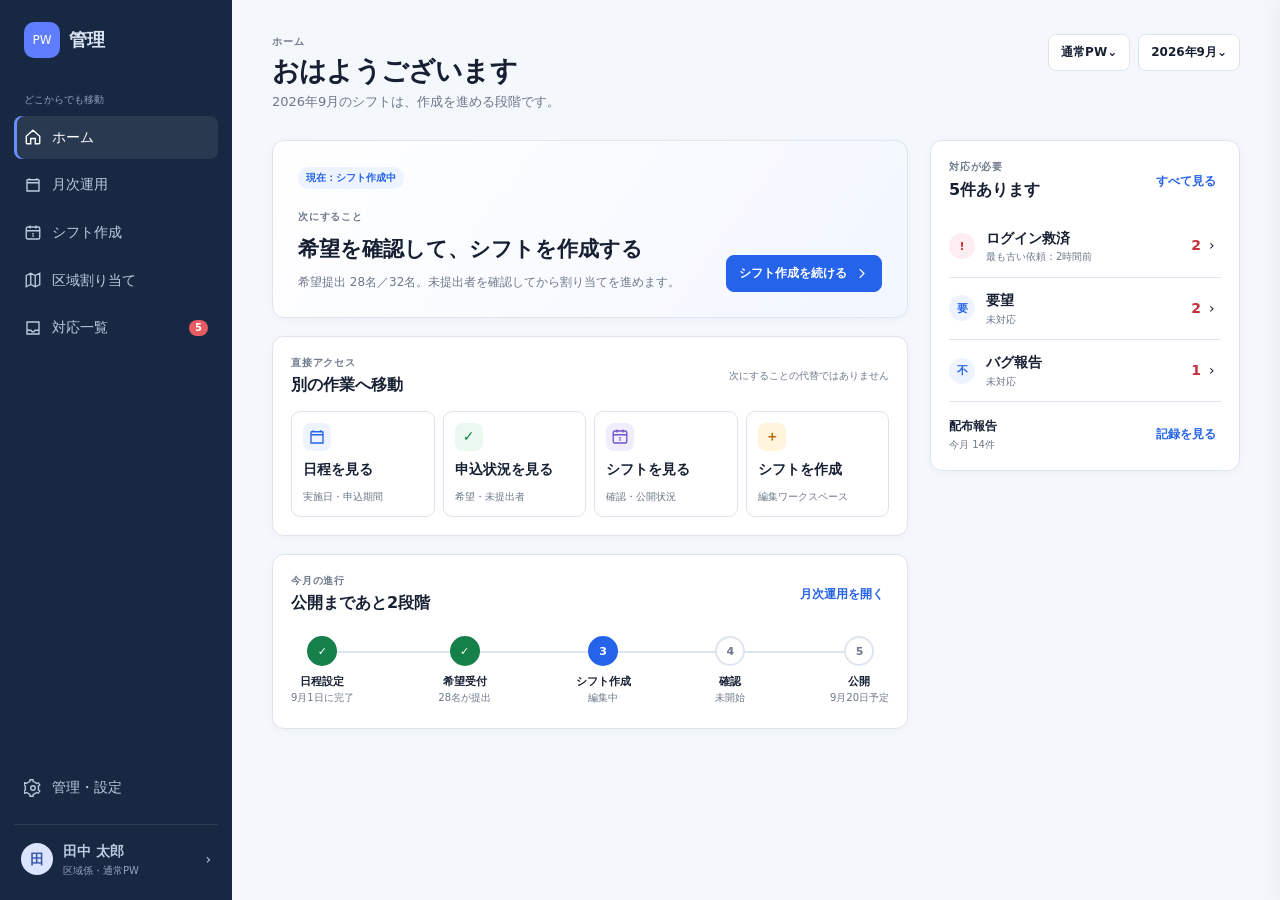
==== commit da86475d: "Add admin UX redesign mockup" ====
--- a/mockup/index.html
+++ b/mockup/index.html
@@ -1,146 +1,88 @@
 <!doctype html>
 <html lang="ja">
 <head>
-  <meta charset="utf-8">
-  <meta name="viewport" content="width=device-width,initial-scale=1">
-  <meta name="description" content="PW管理アプリのUI/UX再設計モックアップ">
-  <title>PW管理｜UI/UX再設計モックアップ</title>
-  <link rel="stylesheet" href="styles.css">
+  <meta charset="utf-8"><meta name="viewport" content="width=device-width,initial-scale=1">
+  <meta name="description" content="PW管理アプリの情報設計・操作方式モックアップ">
+  <title>PW管理｜UX再設計モック</title>
+  <link rel="stylesheet" href="styles.css?v=1">
 </head>
 <body>
 <svg class="sprite" aria-hidden="true">
-  <symbol id="i-home" viewBox="0 0 24 24"><path d="m3 11 9-8 9 8v9a1 1 0 0 1-1 1h-5v-7H9v7H4a1 1 0 0 1-1-1Z"/></symbol>
-  <symbol id="i-calendar" viewBox="0 0 24 24"><path d="M7 3v3m10-3v3M4 9h16M5 5h14a1 1 0 0 1 1 1v14H4V6a1 1 0 0 1 1-1Z"/></symbol>
-  <symbol id="i-map" viewBox="0 0 24 24"><path d="m3 6 6-3 6 3 6-3v15l-6 3-6-3-6 3Zm6-3v15m6-12v15"/></symbol>
-  <symbol id="i-inbox" viewBox="0 0 24 24"><path d="M4 4h16v16H4Zm0 11h5l2 2h2l2-2h5"/></symbol>
-  <symbol id="i-settings" viewBox="0 0 24 24"><circle cx="12" cy="12" r="3"/><path d="M19 14.5a8 8 0 0 0 0-5l2-1.5-2-3-2.4 1a8 8 0 0 0-4.3-2.5L12 1H8l-.3 2.5A8 8 0 0 0 3.4 6L1 5 0 8l2 1.5a8 8 0 0 0 0 5L0 16l1 3 2.4-1a8 8 0 0 0 4.3 2.5L8 23h4l.3-2.5a8 8 0 0 0 4.3-2.5l2.4 1 2-3Z"/></symbol>
-  <symbol id="i-arrow" viewBox="0 0 24 24"><path d="m9 5 7 7-7 7"/></symbol>
-  <symbol id="i-check" viewBox="0 0 24 24"><path d="m5 12 4 4L19 6"/></symbol>
+  <symbol id="home" viewBox="0 0 24 24"><path d="m3 11 9-8 9 8v9a1 1 0 0 1-1 1h-5v-7H9v7H4a1 1 0 0 1-1-1Z"/></symbol>
+  <symbol id="calendar" viewBox="0 0 24 24"><path d="M7 3v3m10-3v3M4 9h16M5 5h14a1 1 0 0 1 1 1v14H4V6a1 1 0 0 1 1-1Z"/></symbol>
+  <symbol id="map" viewBox="0 0 24 24"><path d="m3 6 6-3 6 3 6-3v15l-6 3-6-3-6 3Zm6-3v15m6-12v15"/></symbol>
+  <symbol id="shift" viewBox="0 0 24 24"><rect x="3" y="4" width="18" height="16" rx="2"/><path d="M3 9h18M8 2v4m8-4v4m-5 7h2m-2 3h2"/></symbol>
+  <symbol id="inbox" viewBox="0 0 24 24"><path d="M4 4h16v16H4Zm0 11h5l2 2h2l2-2h5"/></symbol>
+  <symbol id="settings" viewBox="0 0 24 24"><circle cx="12" cy="12" r="3"/><path d="M19 14.5a8 8 0 0 0 0-5l2-1.5-2-3-2.4 1a8 8 0 0 0-4.3-2.5L12 1H8l-.3 2.5A8 8 0 0 0 3.4 6L1 5 0 8l2 1.5a8 8 0 0 0 0 5L0 16l1 3 2.4-1 4.3 2.5L8 23h4l.3-2.5a8 8 0 0 0 4.3-2.5l2.4 1 2-3Z"/></symbol>
+  <symbol id="arrow" viewBox="0 0 24 24"><path d="m9 5 7 7-7 7"/></symbol>
+  <symbol id="check" viewBox="0 0 24 24"><path d="m5 12 4 4L19 6"/></symbol>
 </svg>
 
-<div class="app-shell">
+<div class="app">
   <aside class="sidebar">
-    <a class="brand" href="#" data-page="home" aria-label="PW管理 ホーム"><span>PW</span><strong>管理</strong></a>
-    <nav class="main-nav" aria-label="メインナビゲーション">
-      <button class="nav-item active" data-page="home"><svg><use href="#i-home"/></svg><span>ホーム</span></button>
-      <button class="nav-item" data-page="monthly"><svg><use href="#i-calendar"/></svg><span>月次運用</span></button>
-      <button class="nav-item" data-page="territory"><svg><use href="#i-map"/></svg><span>区域割り当て</span></button>
-      <button class="nav-item" data-page="inbox"><svg><use href="#i-inbox"/></svg><span>対応一覧</span><b class="count">5</b></button>
+    <button class="brand" data-page="home"><span>PW</span><b>管理</b></button>
+    <p class="nav-caption">どこからでも移動</p>
+    <nav class="nav" aria-label="グローバルナビゲーション">
+      <button class="nav-item active" data-page="home"><svg><use href="#home"/></svg>ホーム</button>
+      <button class="nav-item" data-page="monthly"><svg><use href="#calendar"/></svg>月次運用</button>
+      <button class="nav-item" data-page="shift"><svg><use href="#shift"/></svg>シフト作成</button>
+      <button class="nav-item" data-page="territory"><svg><use href="#map"/></svg>区域割り当て</button>
+      <button class="nav-item" data-page="inbox"><svg><use href="#inbox"/></svg>対応一覧 <b class="badge">5</b></button>
     </nav>
-    <div class="nav-spacer"></div>
-    <button class="nav-item" data-page="settings"><svg><use href="#i-settings"/></svg><span>管理・設定</span></button>
-    <button class="account" data-drawer="account"><span class="avatar">田</span><span><b>田中 太郎</b><small>区域係</small></span><svg><use href="#i-arrow"/></svg></button>
+    <div class="grow"></div>
+    <button class="nav-item" data-page="settings"><svg><use href="#settings"/></svg>管理・設定</button>
+    <button class="account" data-open-sheet="account"><span class="avatar">田</span><span><b>田中 太郎</b><small>区域係・通常PW</small></span><span>›</span></button>
   </aside>
 
-  <header class="mobile-header"><a class="brand" href="#" data-page="home"><span>PW</span><strong>管理</strong></a><button class="avatar" data-drawer="account" aria-label="アカウント">田</button></header>
+  <header class="mobile-head"><button class="brand" data-page="home"><span>PW</span><b>管理</b></button><button class="avatar" data-open-sheet="account" aria-label="アカウント">田</button></header>
 
   <main id="main" tabindex="-1">
-    <section class="page active" id="page-home">
-      <header class="page-header">
-        <div><p class="eyebrow">ホーム</p><h1>おはようございます</h1><p class="lead">2026年9月のシフトは、作成を進める段階です。</p></div>
-        <div class="context-pickers"><button class="chip">通常PW</button><button class="chip">2026年9月⌄</button></div>
-      </header>
-
+    <section class="page active" data-view="home">
+      <header class="page-head"><div><p class="eyebrow">ホーム</p><h1>おはようございます</h1><p class="lead">2026年9月のシフトは、作成を進める段階です。</p></div><div class="context"><button class="chip" data-context="pw">通常PW⌄</button><button class="chip" data-context="month">2026年9月⌄</button></div></header>
       <div class="home-grid">
-        <div class="primary-column">
-          <section class="next-action" aria-labelledby="next-title">
-            <div class="next-copy"><span class="status status-current">現在：シフト作成中</span><p>次にすること</p><h2 id="next-title">希望を確認して、シフトを作成する</h2><p>希望提出 28名／32名。未提出者を確認してから割り当てを進めます。</p></div>
-            <button class="button primary" data-page="monthly" data-stage="shift">シフト作成を続ける <svg><use href="#i-arrow"/></svg></button>
-          </section>
-
-          <section class="section-block" aria-labelledby="progress-title">
-            <div class="section-heading"><div><p class="eyebrow">今月の進行</p><h2 id="progress-title">公開まであと2段階</h2></div><button class="text-button" data-page="monthly">月次運用を開く</button></div>
-            <ol class="progress-list">
-              <li class="done"><span><svg><use href="#i-check"/></svg></span><div><b>日程設定</b><small>9月1日に完了</small></div></li>
-              <li class="done"><span><svg><use href="#i-check"/></svg></span><div><b>希望受付</b><small>28名が提出</small></div></li>
-              <li class="current"><span>3</span><div><b>シフト作成</b><small>編集中</small></div></li>
-              <li><span>4</span><div><b>確認</b><small>未開始</small></div></li>
-              <li><span>5</span><div><b>公開</b><small>9月20日予定</small></div></li>
-            </ol>
-          </section>
-
-          <section class="section-block">
-            <div class="section-heading"><div><p class="eyebrow">直近日程</p><h2>今月の予定</h2></div><button class="text-button" data-page="monthly" data-stage="schedule">カレンダーを見る</button></div>
-            <div class="schedule-table" role="table" aria-label="今月の予定">
-              <div role="row"><span>9月14日</span><b>希望締切</b><span class="status status-done">完了</span></div>
-              <div role="row"><span>9月18日</span><b>確認者への依頼目安</b><span>あと4日</span></div>
-              <div role="row"><span>9月20日</span><b>シフト公開予定</b><span>あと6日</span></div>
-            </div>
-          </section>
+        <div class="stack">
+          <section class="next-action"><div><span class="status current">現在：シフト作成中</span><p class="eyebrow action-label">次にすること</p><h2>希望を確認して、シフトを作成する</h2><p>希望提出 28名／32名。未提出者を確認してから割り当てを進めます。</p></div><button class="button primary" data-page="shift">シフト作成を続ける <svg><use href="#arrow"/></svg></button></section>
+          <section class="section"><div class="section-head"><div><p class="eyebrow">直接アクセス</p><h2>別の作業へ移動</h2></div><span class="hint">次にすることの代替ではありません</span></div><div class="quick-grid"><button data-page="monthly" data-month-tab="schedule"><span class="quick-icon blue"><svg><use href="#calendar"/></svg></span><b>日程を見る</b><small>実施日・申込期間</small></button><button data-page="monthly" data-month-tab="wishes"><span class="quick-icon green">✓</span><b>申込状況を見る</b><small>希望・未提出者</small></button><button data-page="monthly" data-month-tab="shifts"><span class="quick-icon purple"><svg><use href="#shift"/></svg></span><b>シフトを見る</b><small>確認・公開状況</small></button><button data-page="shift"><span class="quick-icon amber">＋</span><b>シフトを作成</b><small>編集ワークスペース</small></button></div></section>
+          <section class="section"><div class="section-head"><div><p class="eyebrow">今月の進行</p><h2>公開まであと2段階</h2></div><button class="text-button" data-page="monthly">月次運用を開く</button></div><ol class="progress"><li class="done"><i>✓</i><span><b>日程設定</b><small>9月1日に完了</small></span></li><li class="done"><i>✓</i><span><b>希望受付</b><small>28名が提出</small></span></li><li class="now"><i>3</i><span><b>シフト作成</b><small>編集中</small></span></li><li><i>4</i><span><b>確認</b><small>未開始</small></span></li><li><i>5</i><span><b>公開</b><small>9月20日予定</small></span></li></ol></section>
         </div>
-
-        <aside class="attention-panel">
-          <div class="section-heading"><div><p class="eyebrow">対応が必要</p><h2>5件あります</h2></div><button class="text-button" data-page="inbox">すべて見る</button></div>
-          <button class="attention-row" data-page="inbox"><span class="attention-icon urgent">!</span><span><b>ログイン救済</b><small>最も古い依頼：2日前</small></span><strong>2</strong><svg><use href="#i-arrow"/></svg></button>
-          <button class="attention-row" data-page="inbox"><span class="attention-icon">要</span><span><b>要望</b><small>未対応</small></span><strong>2</strong><svg><use href="#i-arrow"/></svg></button>
-          <button class="attention-row" data-page="inbox"><span class="attention-icon">不</span><span><b>バグ報告</b><small>未対応</small></span><strong>1</strong><svg><use href="#i-arrow"/></svg></button>
-          <div class="record-link"><span><b>配布報告</b><small>今月 14件</small></span><button class="text-button" data-page="inbox">記録を見る</button></div>
-        </aside>
+        <aside class="attention section"><div class="section-head"><div><p class="eyebrow">対応が必要</p><h2>5件あります</h2></div><button class="text-button" data-page="inbox">すべて見る</button></div><button class="attention-row" data-page="inbox"><i class="urgent">!</i><span><b>ログイン救済</b><small>最も古い依頼：2時間前</small></span><strong>2</strong>›</button><button class="attention-row" data-page="inbox"><i>要</i><span><b>要望</b><small>未対応</small></span><strong>2</strong>›</button><button class="attention-row" data-page="inbox"><i>不</i><span><b>バグ報告</b><small>未対応</small></span><strong>1</strong>›</button><div class="record"><span><b>配布報告</b><small>今月 14件</small></span><button class="text-button" data-page="inbox">記録を見る</button></div></aside>
       </div>
     </section>
 
-    <section class="page" id="page-monthly">
-      <header class="page-header compact"><div><p class="eyebrow">月次運用</p><h1>2026年9月・通常PW</h1></div><div class="context-pickers"><button class="chip">通常PW⌄</button><button class="chip">2026年9月⌄</button></div></header>
-      <div class="workspace">
-        <nav class="stage-nav" aria-label="月次運用の段階">
-          <button class="stage done" data-stage="schedule"><span><svg><use href="#i-check"/></svg></span><span><b>日程・カレンダー</b><small>完了</small></span></button>
-          <button class="stage done" data-stage="wishes"><span><svg><use href="#i-check"/></svg></span><span><b>希望</b><small>受付終了</small></span></button>
-          <button class="stage active" data-stage="shift"><span>3</span><span><b>シフト作成</b><small>編集中</small></span></button>
-          <button class="stage" data-stage="review"><span>4</span><span><b>確認</b><small>未開始</small></span></button>
-          <button class="stage" data-stage="publish"><span>5</span><span><b>公開</b><small>9月20日予定</small></span></button>
-          <button class="stage sub" data-stage="month-settings"><svg><use href="#i-settings"/></svg><span><b>この月の設定</b><small>場所・カート・検証</small></span></button>
-        </nav>
-        <section class="work-surface">
-          <div class="mobile-stage"><button data-drawer="stages"><span>3 / 5</span><b>シフト作成中</b><small>段階を変更⌄</small></button></div>
-          <div class="work-toolbar"><div><span class="status status-current">編集中</span><h2 id="stage-title">シフト作成</h2><p id="stage-help">希望を見ながら担当者を割り当てます。</p></div><div class="toolbar-actions" id="create-toolbar-actions"><button class="button secondary">元に戻す</button><button class="button secondary">比較</button><button class="button secondary">AI原案</button></div></div>
-          <div class="shift-toolbar" id="shift-toolbar"><button class="chip selected">9月25日（金）</button><button class="chip">10月2日（金）</button><button class="chip">10月9日（金）</button></div>
-          <div class="calendar-pane pane-hidden" id="calendar-pane">
-            <div class="calendar-toolbar"><button class="chip">‹</button><b>2026年9月</b><button class="chip">›</button><button class="button primary">予定表を確認・承認</button></div>
-            <div class="calendar-legend"><span><i class="legend-dot event"></i>実施日</span><span><i class="legend-dot apply"></i>申込期間</span><span><i class="legend-dot open"></i>公開予定</span></div>
-            <div class="calendar-grid" role="grid" aria-label="2026年9月の予定表"><b>月</b><b>火</b><b>水</b><b>木</b><b>金</b><b>土</b><b>日</b><span class="muted-day">31</span><span>1</span><span>2</span><span>3</span><span>4<i class="calendar-mark apply">申込</i></span><span>5</span><span>6</span><span>7</span><span>8</span><span>9</span><span>10</span><span>11<i class="calendar-mark event">実施</i></span><span>12</span><span>13</span><span>14</span><span>15</span><span>16</span><span>17</span><span>18<i class="calendar-mark event">実施</i></span><span>19</span><span>20<i class="calendar-mark open">公開</i></span><span>21</span><span>22</span><span>23</span><span>24</span><span>25<i class="calendar-mark event">実施</i></span><span>26</span><span>27</span><span>28</span><span>29</span><span>30</span><span class="muted-day">1</span><span class="muted-day">2</span><span class="muted-day">3</span><span class="muted-day">4</span>
-            </div>
-            <div class="calendar-date-list"><div><b>9月25日（金）</b><span>15:00〜18:00　北口・南口</span></div><span class="status status-done">設定済み</span></div>
-          </div>
-          <div class="shift-editor" id="stage-content">
-            <aside class="people-panel"><h3>参加希望 <span>12名</span></h3><p class="interaction-note">人を長押し／ドラッグして枠へ移動</p><button class="draggable-candidate" data-dnd-name="佐藤 太郎"><span class="mini-avatar">佐</span><span><b>佐藤 太郎</b><small>15:00〜18:00</small></span></button><button class="draggable-candidate" data-dnd-name="鈴木 花子"><span class="mini-avatar">鈴</span><span><b>鈴木 花子</b><small>15:00〜17:00</small></span></button><button class="draggable-candidate" data-dnd-name="高橋 一郎"><span class="mini-avatar">高</span><span><b>高橋 一郎</b><small>16:00〜18:00</small></span></button><button class="muted">ほか9名を表示</button></aside>
-            <div class="assignment"><div class="preserve-banner"><b>既存の操作を維持</b><span>担当者・役割はボタン式プルダウン、配置は長押し／ドラッグ＆ドロップ</span></div><div class="assignment-head"><span>時間</span><span>北口</span><span>南口</span></div><div class="assignment-row"><b>15:00</b><button class="role-sel role-select draggable" data-picker-key="佐藤・田中">佐藤・田中 <span class="select-caret">⌄</span><small class="cart-chip">カート 5</small></button><button class="role-sel role-select empty drop-zone" data-picker-key="empty">＋ 割り当て <span class="select-caret">⌄</span></button></div><div class="assignment-row"><b>16:00</b><button class="role-sel role-select draggable" data-picker-key="鈴木・山田">鈴木・山田 <span class="select-caret">⌄</span><small class="cart-chip">カート 8</small></button><button class="role-sel role-select draggable" data-picker-key="高橋・伊藤">高橋・伊藤 <span class="select-caret">⌄</span></button></div><div class="assignment-row"><b>17:00</b><button class="role-sel role-select warning draggable" data-picker-key="不足">1名不足 <span class="select-caret">⌄</span></button><button class="role-sel role-select draggable" data-picker-key="佐藤・高橋">佐藤・高橋 <span class="select-caret">⌄</span><small class="cart-chip">カート 3</small></button></div></div>
-          </div>
-        </section>
-        <aside class="stage-summary"><p class="eyebrow">この段階の状態</p><h2>3件の確認があります</h2><ul><li><span class="dot warning"></span>1名不足の枠があります</li><li><span class="dot"></span>重複割当はありません</li><li><span class="dot"></span>責任者は設定済みです</li></ul><button class="button primary" data-dialog="check">公開前チェックへ</button><p class="hint">チェック後に「シフト作成完了」へ進めます。</p></aside>
-      </div>
-      <div class="mobile-primary"><button class="button primary" id="stage-primary" data-dialog="check">公開前チェックへ</button></div>
+    <section class="page" data-view="monthly">
+      <header class="page-head compact"><div><p class="eyebrow">月次運用</p><h1>2026年9月・通常PW</h1><p class="lead">日程・申込・シフト確認を同じ月の文脈で横断します。</p></div><div class="context"><button class="chip" data-context="pw">通常PW⌄</button><button class="chip" data-context="month">2026年9月⌄</button></div></header>
+      <div class="monthly-tabs" role="tablist"><button class="tab active" data-month-tab="schedule">日程</button><button class="tab" data-month-tab="wishes">申込状況 <b>28/32</b></button><button class="tab" data-month-tab="shifts">シフト一覧・確認</button></div>
+      <div class="month-view active" data-month-view="schedule"><div class="view-toolbar"><div><span class="status done">設定済み</span><h2>日程・カレンダー</h2><p>実施日、申込期間、シフト公開日を確認・設定します。</p></div><button class="button primary" data-dialog="schedule">予定表を確認・承認</button></div><div class="calendar-card"><div class="calendar-head"><button class="round">‹</button><b>2026年9月</b><button class="round">›</button><button class="chip">年月を選ぶ⌄</button></div><div class="legend"><span><i class="blue-dot"></i>実施日</span><span><i class="green-dot"></i>申込期間</span><span><i class="amber-dot"></i>公開予定</span></div><div class="calendar"><b>月</b><b>火</b><b>水</b><b>木</b><b>金</b><b>土</b><b>日</b><span class="muted">31</span><span>1</span><span>2</span><span>3</span><span>4<em class="mark green">申込</em></span><span>5</span><span>6</span><span>7</span><span>8</span><span>9</span><span>10</span><span>11<em class="mark blue">実施</em></span><span>12</span><span>13</span><span>14</span><span>15</span><span>16</span><span>17</span><span>18<em class="mark blue">実施</em></span><span>19</span><span>20<em class="mark amber">公開</em></span><span>21</span><span>22</span><span>23</span><span>24</span><span class="selected">25<em class="mark blue">実施</em></span><span>26</span><span>27</span><span>28</span><span>29</span><span>30</span><span class="muted">1</span><span class="muted">2</span><span class="muted">3</span><span class="muted">4</span></div><div class="date-line"><b>9月25日（金）</b><span>15:00〜18:00　北口・南口</span><span class="status done">設定済み</span></div></div><div class="mini-cards"><div><small>申込開始</small><b>9月4日</b></div><div><small>希望締切</small><b>9月14日</b></div><div><small>シフト公開</small><b>9月20日</b></div></div></div>
+      <div class="month-view" data-month-view="wishes"><div class="view-toolbar"><div><span class="status done">受付終了</span><h2>申込状況</h2><p>希望時間、コメント、未申込者を確認してシフト作成へ進みます。</p></div><button class="button secondary" data-page="shift">希望確認を開く</button></div><div class="stats"><div><b>28</b><small>提出済み</small></div><div class="warn-stat"><b>4</b><small>未提出</small></div><div><b>12</b><small>9/25参加希望</small></div></div><div class="data-table"><div class="table-row head"><span>氏名</span><span>希望時間</span><span>状態</span><span>コメント</span></div><div class="table-row"><b>佐藤 太郎</b><span>15:00〜18:00</span><span class="status done">提出済み</span><span>北口希望</span></div><div class="table-row"><b>鈴木 花子</b><span>15:00〜17:00</span><span class="status done">提出済み</span><span>責任者可</span></div><div class="table-row"><b>高橋 一郎</b><span>16:00〜18:00</span><span class="status wait">提出済み</span><span>カート不可</span></div><div class="table-row"><b>山田 次郎</b><span>—</span><span class="status alert">未提出</span><span>確認が必要</span></div></div></div>
+      <div class="month-view" data-month-view="shifts"><div class="view-toolbar"><div><span class="status current">編集中</span><h2>シフト一覧・確認</h2><p>作成結果、確認者、公開条件を一覧で確認します。</p></div><button class="button primary" data-page="shift">シフト作成を開く</button></div><div class="shift-list"><button data-page="shift"><span><b>9月25日（金）</b><small>15:00〜18:00　北口・南口</small></span><span class="status current">編集中</span>›</button><button><span><b>9月18日（金）</b><small>15:00〜18:00　北口・南口</small></span><span class="status wait">確認待ち</span>›</button><button><span><b>9月11日（金）</b><small>15:00〜18:00　北口・南口</small></span><span class="status done">公開済み</span>›</button></div></div>
     </section>
 
-    <section class="page simple-page" id="page-territory">
-      <header class="page-header"><div><p class="eyebrow">区域割り当て</p><h1>区域の現況</h1><p class="lead">割当と回収を、状態順に処理します。</p></div></header>
-      <div class="metric-row"><div><span>割当中</span><strong>12</strong></div><div><span>回収待ち</span><strong>3</strong></div><div><span>ストック</span><strong>26</strong></div></div>
-      <section class="section-block"><div class="section-heading"><div><p class="eyebrow">次の処理</p><h2>回収待ちの区域</h2></div><button class="button secondary">区域一覧を開く</button></div><div class="data-list"><button><b>区域 17</b><span>中央グループ・8月20日から</span><span class="status status-wait">回収待ち</span><svg><use href="#i-arrow"/></svg></button><button><b>区域 23</b><span>北グループ・8月28日から</span><span class="status status-wait">回収待ち</span><svg><use href="#i-arrow"/></svg></button></div></section>
-      <nav class="sub-actions"><button>区域一覧・割当操作</button><button>隣接関係</button><button>プール管理</button><button>グループ管理</button><button>バックアップ</button></nav>
+    <section class="page" data-view="shift">
+      <header class="shift-head"><div><button class="back" data-page="monthly">‹ 月次運用</button><p class="eyebrow">独立ワークスペース</p><h1>シフト作成 <span class="status current" id="publish-state">編集中</span></h1></div><div class="shift-context"><button class="chip" data-context="pw">通常PW⌄</button><button class="chip" data-context="month">2026年9月⌄</button><span class="save saved" id="save-state">● 保存済み</span></div></header>
+      <div class="shift-toolbar"><div class="shift-axis"><div class="date-tabs"><button class="chip selected" data-shift-date="9月25日（金）">9月25日（金）</button><button class="chip" data-shift-date="10月2日（金）">10月2日（金）</button><button class="chip" data-shift-date="10月9日（金）">10月9日（金）</button></div><div class="time-tabs"><span>時間帯</span><button class="chip selected" data-shift-time="15:00">15:00</button><button class="chip" data-shift-time="16:00">16:00</button><button class="chip" data-shift-time="17:00">17:00</button></div></div><div class="tool-buttons"><button class="button secondary" data-split>希望と作成を分割</button><button class="button secondary" data-compare-toggle>比較</button><button class="button secondary" data-open-sheet="ai">AI原案</button><button class="button secondary" data-action="undo">↶</button><button class="button secondary" data-action="redo">↷</button><button class="button primary" data-dialog="check">チェック</button></div></div>
+      <div class="mobile-tools"><button data-open-sheet="applicants">申込者 <b>12</b></button><button data-compare-toggle>比較</button><button data-dialog="check">チェック</button></div>
+      <div class="shift-shell" id="shift-shell">
+        <aside class="people-panel"><div class="panel-head"><h2>参加希望 <b>12名</b></h2><small>長押し／ドラッグ、または選択して枠をタップ</small></div><button class="person" draggable="true" data-person="佐藤 太郎"><i>佐</i><span><b>佐藤 太郎</b><small>15:00〜18:00　責任者可</small></span><em>3回</em></button><button class="person" draggable="true" data-person="鈴木 花子"><i>鈴</i><span><b>鈴木 花子</b><small>15:00〜17:00　カート不可</small></span><em>2回</em></button><button class="person" draggable="true" data-person="高橋 一郎"><i>高</i><span><b>高橋 一郎</b><small>16:00〜18:00　カート可</small></span><em>1回</em></button><button class="person" draggable="true" data-person="伊藤 美咲"><i>伊</i><span><b>伊藤 美咲</b><small>15:00〜18:00</small></span><em>2回</em></button><button class="more">ほか8名を表示 ›</button><div class="selected-person" id="selected-person">未選択：人を選んでから配置先をタップできます</div></aside>
+        <aside class="request-panel"><div class="panel-head"><h2>希望確認</h2><small>申込全体を横に見ながら作成</small></div><div class="request-summary"><b>28/32</b><span>提出済み</span><b class="red">4</b><span>未提出</span></div><div class="request-row"><b>9/25</b><span>佐藤・鈴木・高橋ほか12名</span><em>希望一覧</em></div><div class="request-row"><b>10/2</b><span>提出 26名／32名</span><em>比較可</em></div><div class="request-row"><b>10/9</b><span>提出 19名／32名</span><em>受付中</em></div><p class="panel-note">分割中も編集対象は中央の作業表です。</p></aside>
+        <section class="board"><div class="board-banner"><b>能力を維持した操作</b><span>配置・置換・解除／責任者／カートを同じ作業面で確認</span></div><div class="board-scroll"><div class="assign-head"><span>時間</span><span>北口</span><span>南口</span></div><div class="assign-row focused" data-time="15:00"><b>15:00</b><button class="cell" data-cell="15-north" data-person-name="佐藤 太郎"><span class="cell-person">佐藤 太郎</span><small class="cart" data-cart>カート 5</small><em>責任者</em></button><button class="cell empty" data-cell="15-south"><span class="cell-person">＋ 割り当て</span></button></div><div class="assign-row" data-time="16:00"><b>16:00</b><button class="cell" data-cell="16-north" data-person-name="鈴木 花子"><span class="cell-person">鈴木 花子</span><small class="cart" data-cart>カート 8</small></button><button class="cell" data-cell="16-south" data-person-name="高橋 一郎"><span class="cell-person">高橋 一郎</span><em>責任者</em></button></div><div class="assign-row" data-time="17:00"><b>17:00</b><button class="cell warning" data-cell="17-north"><span class="cell-person">1名不足</span><em>警告</em></button><button class="cell" data-cell="17-south" data-person-name="佐藤 太郎"><span class="cell-person">佐藤 太郎</span><small class="cart" data-cart>カート 3</small></button></div></div><div class="role-line"><span>担当レイヤー</span><button class="role" data-role="責任者">責任者：佐藤 太郎</button><button class="role" data-role="カート担当">カート担当：鈴木 花子</button><button class="role" data-role="場所列">場所列：北口・南口＋</button></div><div class="board-foot"><span class="save" id="board-message">変更は自動保存されます</span><button class="text-button" data-dialog="check">公開前チェックを見る</button></div></section>
+        <aside class="compare-panel" id="compare-panel"><div class="panel-head"><h2>比較・参照 <button class="close-compare" data-compare-toggle>×</button></h2><small>参照側は編集されません</small></div><div class="compare-tabs"><button class="active" data-compare-date="9月18日">9月18日</button><button data-compare-date="10月2日">10月2日</button></div><div class="compare-times"><button class="active" data-compare-time="15:00">15:00</button><button data-compare-time="16:00">16:00</button><button data-compare-time="17:00">17:00</button></div><div class="compare-card"><b data-compare-summary>9月18日 15:00</b><p>北口　田中・山田</p><p>南口　伊藤・佐藤</p><span class="status done">確認完了</span></div><div class="compare-card"><b>責任者・カート</b><p>責任者：田中 太郎</p><p>カート：5、8</p></div></aside>
+      </div>
+      <div class="shift-status"><span>検証：<b class="red">1件の警告</b>（17:00 北口）</span><span>公開条件：確認者 2名の確認が必要</span><button class="button secondary" data-dialog="publish">公開条件</button><button class="button primary" data-dialog="check">シフト作成完了へ</button></div>
     </section>
 
-    <section class="page simple-page" id="page-inbox">
-      <header class="page-header"><div><p class="eyebrow">対応一覧</p><h1>未対応 5件</h1><p class="lead">対応が必要なものだけを新しい順に表示しています。</p></div><button class="chip">未対応のみ⌄</button></header>
-      <div class="inbox-layout"><nav class="inbox-types"><button class="active">すべて <b>5</b></button><button>ログイン救済 <b>2</b></button><button>要望 <b>2</b></button><button>バグ報告 <b>1</b></button><button>配布報告 <b class="neutral">14</b></button></nav><div class="message-list"><button class="selected" data-drawer="message"><span class="attention-icon urgent">!</span><span><b>ログインできません</b><small>山田 花子・2時間前</small></span><span class="status status-wait">未対応</span></button><button data-drawer="message"><span class="attention-icon">要</span><span><b>希望提出期間について</b><small>佐藤 太郎・昨日</small></span><span class="status status-wait">未対応</span></button><button data-drawer="message"><span class="attention-icon">不</span><span><b>写真が表示されない</b><small>鈴木 一郎・2日前</small></span><span class="status status-wait">未対応</span></button></div><aside class="message-detail"><p class="eyebrow">ログイン救済</p><h2>ログインできません</h2><p class="meta">山田 花子・9月14日 9:32</p><p>Googleアカウントを変更したところ、ログインできなくなりました。</p><button class="button primary">救済設定を開く</button></aside></div>
-    </section>
+    <section class="page simple" data-view="territory"><header class="page-head"><div><p class="eyebrow">区域割り当て</p><h1>区域の現況</h1><p class="lead">区域一覧・隣接・プール・グループ・回収・バックアップをここから管理します。</p></div></header><div class="metrics"><div><b>12</b><small>割当中</small></div><div class="amber-metric"><b>3</b><small>回収待ち</small></div><div><b>26</b><small>ストック</small></div></div><section class="section"><div class="section-head"><div><p class="eyebrow">次の処理</p><h2>回収待ちの区域</h2></div><button class="button secondary" data-open-sheet="territory">区域一覧を開く</button></div><div class="list"><button data-open-sheet="territory"><b>区域 17</b><span>中央グループ・8月20日から</span><span class="status wait">回収待ち</span>›</button><button data-open-sheet="territory"><b>区域 23</b><span>北グループ・8月28日から</span><span class="status wait">回収待ち</span>›</button></div></section><div class="subnav"><button data-open-sheet="territory">区域一覧・割当操作</button><button data-open-sheet="territory">隣接関係</button><button data-open-sheet="territory">プール管理</button><button data-open-sheet="territory">グループ管理</button><button data-open-sheet="territory">バックアップ</button></div></section>
 
-    <section class="page simple-page" id="page-settings">
-      <header class="page-header"><div><p class="eyebrow">管理・設定</p><h1>アプリ全体の管理</h1><p class="lead">月次作業に直接関係しない設定をまとめています。</p></div></header>
-      <div class="settings-groups">
-        <section><h2>人と権限</h2><div class="settings-list"><button><span><b>メンバー</b><small>追加・編集・有効／無効</small></span><svg><use href="#i-arrow"/></svg></button><button><span><b>アクセス許可</b><small>メール・参加者との紐付け</small></span><svg><use href="#i-arrow"/></svg></button><button><span><b>立ち位置</b><small>区域係での役割と権限</small></span><svg><use href="#i-arrow"/></svg></button><button><span><b>代理送信・夫婦</b><small>希望提出に使う関係設定</small></span><svg><use href="#i-arrow"/></svg></button></div></section>
-        <section><h2>表示内容</h2><div class="settings-list"><button><span><b>お知らせ</b><small>追加・編集・削除</small></span><svg><use href="#i-arrow"/></svg></button><button><span><b>写真</b><small>カート展示写真の管理</small></span><svg><use href="#i-arrow"/></svg></button></div></section>
-        <section><h2>限定PW・その他</h2><div class="settings-list"><button><span><b>限定PW設定</b><small>期間・表示・対象メンバー</small></span><svg><use href="#i-arrow"/></svg></button><button><span><b>ログ</b><small>操作・希望提出・ログイン履歴</small></span><svg><use href="#i-arrow"/></svg></button><button><span><b>マニュアル／ホームに追加</b><small>使い方とPWA設定</small></span><svg><use href="#i-arrow"/></svg></button></div></section>
-      </div>
-    </section>
+    <section class="page simple" data-view="inbox"><header class="page-head"><div><p class="eyebrow">対応一覧</p><h1>未対応 5件</h1><p class="lead">ログイン救済・要望・バグ報告を優先順位順に処理します。配布報告は記録として分離しています。</p></div><button class="chip">未対応のみ⌄</button></header><div class="inbox"><nav class="inbox-types"><button class="active">すべて <b>5</b></button><button>ログイン救済 <b>2</b></button><button>要望 <b>2</b></button><button>バグ報告 <b>1</b></button><button>配布報告 <b class="neutral">14</b></button></nav><div class="messages"><button class="selected" data-open-sheet="message"><i class="urgent">!</i><span><b>ログインできません</b><small>山田 花子・2時間前</small></span><em class="status alert">未対応</em></button><button data-open-sheet="message"><i>要</i><span><b>希望提出期間について</b><small>佐藤 太郎・昨日</small></span><em class="status wait">未対応</em></button><button data-open-sheet="message"><i>不</i><span><b>写真が表示されない</b><small>鈴木 一郎・2日前</small></span><em class="status wait">未対応</em></button></div><article class="message-detail"><p class="eyebrow">ログイン救済</p><h2>ログインできません</h2><small>山田 花子・9月14日 9:32</small><p>Googleアカウントを変更したところ、ログインできなくなりました。</p><button class="button primary">救済設定を開く</button></article></div></section>
+
+    <section class="page simple" data-view="settings"><header class="page-head"><div><p class="eyebrow">管理・設定</p><h1>アプリ全体の管理</h1><p class="lead">低頻度の機能も入口と目的が分かるように分類しています。</p></div></header><div class="settings"><section><h2>人と権限</h2><button>メンバー<small>追加・編集・有効／無効</small>›</button><button>アクセス許可<small>許可メール・メンバー紐付け</small>›</button><button>立ち位置<small>役割・権限の同期プレビュー</small>›</button><button>代理送信・夫婦<small>希望提出に使う関係設定</small>›</button></section><section><h2>表示内容</h2><button>お知らせ<small>追加・編集・削除</small>›</button><button>写真<small>カート展示写真の管理</small>›</button></section><section><h2>限定PW・その他</h2><button>限定PW設定<small>期間・表示・対象メンバー</small>›</button><button>ログ<small>操作・希望提出・ログイン履歴</small>›</button><button>マニュアル／ホームに追加<small>使い方とPWA設定</small>›</button></section></div></section>
   </main>
 
-  <nav class="bottom-nav" aria-label="スマホ用ナビゲーション"><button class="active" data-page="home"><svg><use href="#i-home"/></svg><span>ホーム</span></button><button data-page="monthly"><svg><use href="#i-calendar"/></svg><span>月次</span></button><button data-page="territory"><svg><use href="#i-map"/></svg><span>区域</span></button><button data-page="settings"><svg><use href="#i-settings"/></svg><span>その他</span><b class="mobile-badge">5</b></button></nav>
+  <nav class="bottom-nav" aria-label="スマホ用ナビゲーション"><button data-page="home" class="active"><svg><use href="#home"/></svg>ホーム</button><button data-page="monthly"><svg><use href="#calendar"/></svg>月次</button><button data-page="shift"><svg><use href="#shift"/></svg>シフト</button><button data-page="territory"><svg><use href="#map"/></svg>区域</button><button data-page="settings"><svg><use href="#settings"/></svg>その他 <b>5</b></button></nav>
 </div>
-
-<div class="scrim" id="scrim"></div>
-<aside class="drawer" id="drawer" aria-hidden="true"><div class="drawer-handle"></div><div id="drawer-content"></div><button class="button secondary drawer-close">閉じる</button></aside>
-<div class="picker-popover" id="picker-popover" aria-hidden="true"><p class="picker-title">担当者を選択</p><button data-picker-value="佐藤 太郎">佐藤 太郎</button><button data-picker-value="鈴木 花子">鈴木 花子</button><button data-picker-value="高橋 一郎">高橋 一郎</button><button data-picker-value="空欄にする">空欄にする</button></div>
-<div class="dnd-dropbar" id="dnd-dropbar" aria-hidden="true"><b>配置先にドロップ</b><span>ここへ移動すると担当枠を更新します</span></div>
-<div class="dialog" id="dialog" aria-hidden="true" role="dialog" aria-modal="true" aria-labelledby="dialog-title"><div class="dialog-card"><span class="status status-current">公開前チェック</span><h2 id="dialog-title">3件の確認があります</h2><ul><li>17:00 北口：1名不足</li><li>カート担当の確認が必要です</li><li>未提出者 4名を確認してください</li></ul><div class="dialog-actions"><button class="button secondary dialog-close">戻る</button><button class="button primary">確認を続ける</button></div></div></div>
-<script src="app.js"></script>
-</body>
-</html>
+<div class="scrim" id="scrim"></div><aside class="sheet" id="sheet" aria-hidden="true"><div class="handle"></div><div id="sheet-content"></div><button class="button secondary sheet-close" data-close>閉じる</button></aside>
+<div class="context-menu" id="context-menu" aria-hidden="true"><p id="context-title">対象を選択</p><button data-context-value="通常PW">通常PW</button><button data-context-value="限定PW">限定PW</button><button data-context-value="2026年8月">2026年8月</button><button data-context-value="2026年9月">2026年9月</button></div>
+<div class="picker" id="picker" aria-hidden="true"><p>配置する人を選択</p><button data-picker-value="佐藤 太郎">佐藤 太郎</button><button data-picker-value="鈴木 花子">鈴木 花子</button><button data-picker-value="高橋 一郎">高橋 一郎</button><button data-picker-value="空欄にする">空欄にする</button></div>
+<div class="dialog" id="dialog" aria-hidden="true"><div class="dialog-card"><span class="status current">公開前チェック</span><h2 id="dialog-title">3件の確認があります</h2><ul id="check-list"><li>17:00 北口：1名不足</li><li>未提出者 4名を確認してください</li><li>確認者 2名の確認後に公開できます</li></ul><p class="check-result" id="check-result"></p><div class="dialog-actions"><button class="button secondary" data-close>戻る</button><button class="button primary" data-action="run-check">チェックを実行</button><button class="button primary" data-action="complete-shift">作成完了を登録</button><button class="button primary" data-action="publish">公開へ進む</button></div></div></div>
+<div class="toast" id="toast" role="status" aria-live="polite"></div>
+<script src="app.js?v=2"></script>
+</body></html>
--- a/mockup/styles.css
+++ b/mockup/styles.css
@@ -1,7 +1,4 @@
-:root{--navy:#17243f;--navy2:#233452;--blue:#235dd7;--blue2:#eaf1ff;--bg:#f5f7fa;--surface:#fff;--ink:#172033;--muted:#667085;--line:#dde3ea;--green:#16845b;--green2:#e8f7f0;--amber:#a96705;--amber2:#fff5dc;--red:#bd3039;--red2:#ffedef;--shadow:0 8px 30px rgba(23,32,51,.08);--radius:14px;--sidebar:228px}
-*{box-sizing:border-box}html{font-family:"Noto Sans JP","Yu Gothic UI",system-ui,sans-serif;color:var(--ink);background:var(--bg);font-size:16px}body{margin:0}button,a{font:inherit}button{color:inherit}.sprite{position:absolute;width:0;height:0;overflow:hidden}svg{width:20px;height:20px;fill:none;stroke:currentColor;stroke-width:1.8;stroke-linecap:round;stroke-linejoin:round}.app-shell{min-height:100vh}.sidebar{position:fixed;inset:0 auto 0 0;width:var(--sidebar);background:var(--navy);padding:20px 14px 14px;display:flex;flex-direction:column;color:#d9e2f1;z-index:20}.brand{display:flex;align-items:center;gap:10px;color:#fff;text-decoration:none;padding:0 8px;margin-bottom:26px}.brand>span{display:grid;place-items:center;width:38px;height:38px;border-radius:11px;background:#fff;color:var(--navy);font-weight:850;letter-spacing:-.05em}.brand strong{font-size:1.08rem}.main-nav{display:grid;gap:5px}.nav-item{width:100%;border:0;background:transparent;color:#c5d0e1;display:flex;align-items:center;gap:12px;padding:11px 12px;border-radius:10px;cursor:pointer;text-align:left;font-weight:650;font-size:.92rem}.nav-item:hover,.nav-item.active{background:var(--navy2);color:#fff}.nav-item svg{width:19px}.nav-item .count{margin-left:auto;min-width:24px;text-align:center;padding:2px 7px;border-radius:20px;background:#f3b93f;color:#2f250d;font-size:.75rem}.nav-spacer{flex:1}.account{margin-top:10px;border:0;border-top:1px solid rgba(255,255,255,.11);background:transparent;color:#fff;padding:16px 6px 4px;display:flex;align-items:center;gap:9px;text-align:left;cursor:pointer}.account>span:nth-child(2){display:grid;gap:1px;min-width:0;flex:1}.account b{font-size:.84rem}.account small{font-size:.72rem;color:#9fb0c7}.account svg{width:16px}.avatar{width:34px;height:34px;border-radius:50%;display:grid;place-items:center;background:#dae6ff;color:#204caa;font-weight:800;border:0;flex:0 0 auto}main{margin-left:var(--sidebar);min-height:100vh;padding:36px clamp(24px,4vw,60px) 70px}.page{display:none;max-width:1280px;margin:auto}.page.active{display:block}.page-header{display:flex;align-items:flex-end;justify-content:space-between;gap:24px;margin-bottom:26px}.page-header.compact{margin-bottom:18px}.eyebrow{font-size:.73rem;letter-spacing:.09em;text-transform:uppercase;font-weight:800;color:#52709e;margin:0 0 6px}h1,h2,h3,p{margin-top:0}h1{font-size:clamp(1.65rem,3vw,2.15rem);letter-spacing:-.035em;margin-bottom:6px}h2{font-size:1.15rem;letter-spacing:-.018em;margin-bottom:5px}.lead{color:var(--muted);margin:0;font-size:.92rem}.context-pickers{display:flex;gap:8px}.chip{border:1px solid var(--line);background:var(--surface);border-radius:999px;padding:8px 13px;font-weight:700;font-size:.82rem;cursor:pointer;white-space:nowrap}.chip.selected{background:var(--navy);color:#fff;border-color:var(--navy)}.home-grid{display:grid;grid-template-columns:minmax(0,1fr) 320px;gap:26px}.primary-column{min-width:0}.next-action{background:linear-gradient(125deg,var(--navy),#25446c);border-radius:20px;padding:28px;color:#fff;box-shadow:var(--shadow);display:grid;grid-template-columns:1fr auto;gap:22px;align-items:end}.next-copy>p:first-of-type{font-size:.75rem;text-transform:uppercase;letter-spacing:.09em;font-weight:800;color:#b9c8dd;margin:22px 0 8px}.next-copy h2{font-size:clamp(1.25rem,2.5vw,1.65rem);max-width:650px}.next-copy>p:last-child{color:#cbd7e7;margin:6px 0 0;font-size:.88rem}.status{display:inline-flex;align-items:center;border-radius:999px;padding:4px 9px;font-size:.74rem;font-weight:800;white-space:nowrap}.status-current{color:#174ba5;background:#e7f0ff}.status-done{color:var(--green);background:var(--green2)}.status-wait{color:var(--amber);background:var(--amber2)}.button{border:1px solid var(--line);border-radius:9px;min-height:42px;padding:9px 15px;font-weight:800;font-size:.86rem;display:inline-flex;justify-content:center;align-items:center;gap:8px;cursor:pointer;white-space:nowrap}.button.primary{background:var(--blue);border-color:var(--blue);color:#fff}.next-action .button.primary{background:#fff;color:var(--navy);border-color:#fff}.button.secondary{background:#fff}.section-block{margin-top:28px;background:var(--surface);border:1px solid var(--line);border-radius:var(--radius);padding:20px}.section-heading{display:flex;justify-content:space-between;align-items:end;gap:12px;margin-bottom:16px}.section-heading h2{margin-bottom:0}.text-button{border:0;background:transparent;color:var(--blue);font-weight:800;font-size:.82rem;cursor:pointer;padding:4px}.progress-list{list-style:none;padding:0;margin:0;display:grid;grid-template-columns:repeat(5,1fr);position:relative}.progress-list:before{content:"";position:absolute;height:2px;background:var(--line);left:9%;right:9%;top:17px}.progress-list li{position:relative;display:grid;justify-items:center;text-align:center;gap:8px}.progress-list li>span{width:35px;height:35px;border-radius:50%;display:grid;place-items:center;background:#f1f3f6;border:2px solid #e0e5eb;color:#8792a4;font-weight:800;z-index:1}.progress-list li.done>span{background:var(--green);border-color:var(--green);color:#fff}.progress-list li.current>span{background:var(--blue);border-color:var(--blue);color:#fff;box-shadow:0 0 0 5px var(--blue2)}.progress-list li b{font-size:.83rem;display:block}.progress-list li small{font-size:.72rem;color:var(--muted)}.schedule-table{border-top:1px solid var(--line)}.schedule-table>div{display:grid;grid-template-columns:100px 1fr auto;align-items:center;gap:16px;padding:13px 4px;border-bottom:1px solid var(--line);font-size:.84rem}.schedule-table>div>span:last-child:not(.status){color:var(--muted)}.attention-panel{background:var(--surface);border:1px solid var(--line);border-radius:var(--radius);padding:19px;height:max-content}.attention-row{width:100%;display:grid;grid-template-columns:38px 1fr auto 18px;align-items:center;gap:10px;padding:13px 0;border:0;border-bottom:1px solid var(--line);background:transparent;text-align:left;cursor:pointer}.attention-row>span:nth-child(2){display:grid}.attention-row b{font-size:.86rem}.attention-row small{color:var(--muted);font-size:.72rem}.attention-row strong{color:var(--red)}.attention-row svg{width:16px;color:#8d98a8}.attention-icon{width:34px;height:34px;border-radius:10px;background:var(--blue2);color:var(--blue);font-size:.72rem;font-weight:900;display:grid;place-items:center}.attention-icon.urgent{background:var(--red2);color:var(--red)}.record-link{display:flex;justify-content:space-between;align-items:center;padding-top:15px}.record-link>span{display:grid}.record-link b{font-size:.85rem}.record-link small{color:var(--muted);font-size:.72rem}.workspace{display:grid;grid-template-columns:190px minmax(0,1fr) 250px;min-height:690px;border:1px solid var(--line);border-radius:16px;background:var(--surface);overflow:hidden}.stage-nav{padding:16px 10px;border-right:1px solid var(--line);display:flex;flex-direction:column;gap:5px;background:#fafbfc}.stage{border:0;background:transparent;border-radius:10px;padding:10px;display:flex;align-items:center;gap:10px;text-align:left;cursor:pointer}.stage:hover,.stage.active{background:var(--blue2)}.stage>span:first-child{width:27px;height:27px;border-radius:50%;background:#edf0f4;display:grid;place-items:center;font-weight:800;font-size:.76rem}.stage.done>span:first-child{background:var(--green2);color:var(--green)}.stage.active>span:first-child{background:var(--blue);color:#fff}.stage>span:nth-child(2){display:grid}.stage b{font-size:.79rem}.stage small{font-size:.68rem;color:var(--muted)}.stage.sub{border-top:1px solid var(--line);border-radius:0;margin-top:auto}.stage.sub>svg{width:27px}.work-surface{min-width:0;display:flex;flex-direction:column}.work-toolbar{padding:18px 20px;display:flex;justify-content:space-between;gap:20px;align-items:center;border-bottom:1px solid var(--line)}.work-toolbar h2{margin:7px 0 2px}.work-toolbar p{font-size:.78rem;color:var(--muted);margin:0}.toolbar-actions{display:flex;gap:7px}.shift-toolbar{padding:10px 14px;display:flex;gap:7px;border-bottom:1px solid var(--line);overflow-x:auto}.shift-editor{display:grid;grid-template-columns:190px 1fr;min-height:520px}.people-panel{padding:16px 12px;border-right:1px solid var(--line)}.people-panel h3{font-size:.82rem;display:flex;justify-content:space-between}.people-panel h3 span{color:var(--muted);font-weight:600}.people-panel button{border:0;background:transparent;width:100%;display:flex;align-items:center;gap:8px;text-align:left;padding:9px 4px;cursor:pointer}.people-panel button>span:nth-child(2){display:grid}.people-panel b{font-size:.75rem}.people-panel small{font-size:.65rem;color:var(--muted)}.people-panel .muted{color:var(--blue);font-size:.72rem;font-weight:700}.mini-avatar{width:29px;height:29px;border-radius:50%;display:grid;place-items:center;background:#e8edf5;color:#4d5c72;font-size:.68rem;font-weight:800}.assignment{padding:20px;overflow-x:auto}.assignment-head,.assignment-row{display:grid;grid-template-columns:75px repeat(2,minmax(130px,1fr));gap:8px;margin-bottom:8px}.assignment-head{color:var(--muted);font-size:.72rem;font-weight:800}.assignment-row{align-items:stretch}.assignment-row>b{font-size:.73rem;padding:13px 4px}.assignment-row button{min-height:48px;border:1px solid #b9c8e6;border-radius:8px;background:#f4f7fd;color:#243b63;font-size:.74rem;font-weight:750}.assignment-row button.empty{border-style:dashed;color:var(--muted);background:#fff}.assignment-row button.warning{border-color:#efc36d;background:var(--amber2);color:var(--amber)}.stage-summary{padding:20px 16px;border-left:1px solid var(--line);background:#fafbfc}.stage-summary h2{font-size:1rem}.stage-summary ul{list-style:none;padding:0;margin:20px 0}.stage-summary li{display:flex;gap:8px;margin:12px 0;font-size:.76rem}.dot{width:8px;height:8px;border-radius:50%;background:var(--green);margin-top:5px;flex:none}.dot.warning{background:var(--amber)}.stage-summary .button{width:100%}.hint{font-size:.7rem;color:var(--muted);line-height:1.6;margin-top:10px}.mobile-stage,.mobile-primary,.mobile-header,.bottom-nav{display:none}.simple-page{max-width:1040px}.metric-row{display:grid;grid-template-columns:repeat(3,1fr);border:1px solid var(--line);border-radius:var(--radius);background:#fff}.metric-row>div{padding:18px 22px;border-right:1px solid var(--line)}.metric-row>div:last-child{border:0}.metric-row span{display:block;color:var(--muted);font-size:.78rem}.metric-row strong{font-size:1.8rem}.data-list{border-top:1px solid var(--line)}.data-list button{width:100%;border:0;border-bottom:1px solid var(--line);background:#fff;display:grid;grid-template-columns:110px 1fr auto 18px;gap:12px;align-items:center;text-align:left;padding:13px 4px;cursor:pointer}.data-list span:nth-child(2){font-size:.8rem;color:var(--muted)}.sub-actions{display:flex;flex-wrap:wrap;gap:8px;margin-top:18px}.sub-actions button{border:1px solid var(--line);background:#fff;border-radius:9px;padding:9px 12px;font-weight:700;font-size:.8rem}.inbox-layout{display:grid;grid-template-columns:170px minmax(260px,1fr) minmax(280px,1.2fr);border:1px solid var(--line);border-radius:var(--radius);overflow:hidden;background:#fff;min-height:540px}.inbox-types{padding:12px;border-right:1px solid var(--line);background:#fafbfc}.inbox-types button{width:100%;border:0;background:transparent;padding:11px;border-radius:8px;text-align:left;font-size:.78rem;font-weight:700;display:flex;justify-content:space-between}.inbox-types button.active{background:var(--blue2);color:var(--blue)}.inbox-types b{color:var(--red)}.inbox-types b.neutral{color:var(--muted)}.message-list{border-right:1px solid var(--line)}.message-list button{width:100%;border:0;border-bottom:1px solid var(--line);background:#fff;padding:14px;display:grid;grid-template-columns:36px 1fr auto;gap:10px;align-items:center;text-align:left}.message-list button.selected{background:#f5f8ff}.message-list button>span:nth-child(2){display:grid}.message-list b{font-size:.79rem}.message-list small,.meta{font-size:.7rem;color:var(--muted)}.message-detail{padding:24px}.message-detail p:not(.eyebrow):not(.meta){font-size:.86rem;line-height:1.8;margin:22px 0}.settings-groups{display:grid;grid-template-columns:repeat(3,1fr);gap:20px}.settings-groups>section>h2{font-size:.9rem;margin:0 0 9px}.settings-list{border:1px solid var(--line);border-radius:var(--radius);background:#fff;overflow:hidden}.settings-list button{width:100%;border:0;border-bottom:1px solid var(--line);background:#fff;padding:14px;display:flex;align-items:center;justify-content:space-between;text-align:left;cursor:pointer}.settings-list button:last-child{border:0}.settings-list span{display:grid}.settings-list b{font-size:.82rem}.settings-list small{font-size:.7rem;color:var(--muted);margin-top:3px}.settings-list svg{color:#8d98a8;width:16px}.scrim{position:fixed;inset:0;background:rgba(13,24,43,.42);opacity:0;pointer-events:none;transition:.2s;z-index:40}.scrim.open{opacity:1;pointer-events:auto}.drawer{position:fixed;right:0;top:0;bottom:0;width:min(390px,90vw);background:#fff;z-index:50;padding:26px;transform:translateX(105%);transition:.22s;box-shadow:-12px 0 40px rgba(17,32,55,.16)}.drawer.open{transform:none}.drawer-handle{display:none}.drawer h2{margin:8px 0 18px}.drawer p{color:var(--muted);font-size:.84rem;line-height:1.7}.drawer ul{padding-left:20px;font-size:.84rem;line-height:1.9}.drawer-close{position:absolute;bottom:22px;left:26px;right:26px;width:calc(100% - 52px)}.dialog{position:fixed;inset:0;z-index:60;display:grid;place-items:center;padding:20px;background:rgba(13,24,43,.42);opacity:0;pointer-events:none}.dialog.open{opacity:1;pointer-events:auto}.dialog-card{width:min(480px,100%);background:#fff;border-radius:16px;padding:25px;box-shadow:var(--shadow)}.dialog-card h2{margin:12px 0}.dialog-card ul{font-size:.84rem;line-height:2}.dialog-actions{display:flex;justify-content:flex-end;gap:8px;margin-top:24px}
-@media(max-width:1080px){.workspace{grid-template-columns:170px minmax(0,1fr)}.stage-summary{display:none}.toolbar-actions{display:none}.settings-groups{grid-template-columns:1fr 1fr}.home-grid{grid-template-columns:minmax(0,1fr) 280px}}
-@media(max-width:760px){:root{--sidebar:0px}html{font-size:16px}.sidebar{display:none}.mobile-header{height:58px;background:var(--navy);display:flex;align-items:center;justify-content:space-between;padding:9px 16px;position:sticky;top:0;z-index:30}.mobile-header .brand{margin:0;padding:0}.mobile-header .brand>span{width:32px;height:32px;border-radius:9px;font-size:.8rem}.mobile-header .brand strong{font-size:.94rem}.mobile-header .avatar{width:32px;height:32px}main{margin:0;padding:22px 16px 110px}.page-header{align-items:flex-start;margin-bottom:20px}.page-header h1{font-size:1.55rem}.lead{font-size:.83rem}.context-pickers{position:absolute;top:69px;right:16px}.page-header .context-pickers .chip{padding:6px 10px;font-size:.72rem}.home-grid{display:block}.next-action{display:block;padding:22px;border-radius:16px}.next-copy>p:first-of-type{margin-top:18px}.next-action .button{width:100%;margin-top:18px}.attention-panel{margin-top:20px}.section-block{margin-top:20px;padding:17px}.section-heading{align-items:center}.progress-list{display:block}.progress-list:before{top:17px;bottom:17px;left:17px;right:auto;width:2px;height:auto}.progress-list li{display:grid;grid-template-columns:35px 1fr;justify-items:start;text-align:left;margin-bottom:13px}.progress-list li>div{padding-top:5px}.schedule-table>div{grid-template-columns:82px 1fr}.schedule-table>div>span:last-child{grid-column:2}.bottom-nav{position:fixed;display:grid;grid-template-columns:repeat(4,1fr);bottom:0;left:0;right:0;height:68px;background:rgba(255,255,255,.97);border-top:1px solid var(--line);z-index:32;padding-bottom:env(safe-area-inset-bottom)}.bottom-nav button{border:0;background:transparent;display:grid;place-items:center;align-content:center;gap:3px;color:#748095;font-size:.68rem;position:relative}.bottom-nav button.active{color:var(--blue);font-weight:800}.bottom-nav svg{width:21px;height:21px}.mobile-badge{position:absolute;top:8px;left:calc(50% + 7px);background:var(--red);color:#fff;min-width:17px;height:17px;border-radius:10px;display:grid;place-items:center;font-size:.6rem}.workspace{display:block;border:0;background:transparent;overflow:visible;min-height:0}.stage-nav{display:none}.work-surface{border:1px solid var(--line);border-radius:var(--radius);background:#fff;overflow:hidden}.mobile-stage{display:block;padding:12px;border-bottom:1px solid var(--line)}.mobile-stage button{width:100%;border:0;background:var(--blue2);border-radius:10px;padding:10px 12px;display:grid;grid-template-columns:auto 1fr auto;align-items:center;gap:8px;text-align:left;color:var(--blue)}.mobile-stage b{font-size:.83rem}.mobile-stage span,.mobile-stage small{font-size:.68rem}.work-toolbar{padding:16px}.shift-toolbar{padding:9px}.shift-editor{display:block;min-height:430px}.people-panel{display:none}.assignment{padding:14px 10px}.assignment-head,.assignment-row{grid-template-columns:55px repeat(2,minmax(125px,1fr))}.mobile-primary{display:block;position:fixed;left:12px;right:12px;bottom:76px;z-index:31}.mobile-primary .button{width:100%;box-shadow:0 8px 26px rgba(35,93,215,.28)}.metric-row>div{padding:14px}.metric-row strong{font-size:1.4rem}.data-list button{grid-template-columns:80px 1fr auto}.data-list button svg{display:none}.sub-actions{display:grid;grid-template-columns:1fr 1fr}.inbox-layout{display:block;min-height:0}.inbox-types{display:flex;overflow-x:auto;border:0;border-bottom:1px solid var(--line);padding:8px;gap:4px}.inbox-types button{width:auto;white-space:nowrap;gap:8px}.message-list{border:0}.message-detail{display:none}.settings-groups{grid-template-columns:1fr;gap:18px}.drawer{top:auto;left:0;width:100%;height:min(70vh,560px);border-radius:20px 20px 0 0;transform:translateY(105%);padding:18px 20px 90px}.drawer.open{transform:none}.drawer-handle{display:block;width:42px;height:4px;border-radius:4px;background:#d5dbe4;margin:-8px auto 18px}.drawer-close{left:20px;right:20px;width:calc(100% - 40px)}.dialog{align-items:end;padding:0}.dialog-card{border-radius:20px 20px 0 0;padding:24px 20px calc(22px + env(safe-area-inset-bottom))}.dialog-actions .button{flex:1}}
-@media(max-width:420px){.context-pickers{position:static;margin-top:10px}.page-header{display:block}.metric-row span{font-size:.68rem}.data-list button{grid-template-columns:70px 1fr}.data-list .status{grid-column:2}.schedule-table>div{gap:8px}.assignment{margin-right:-1px}.settings-groups{gap:14px}}
-.pane-hidden{display:none!important}.calendar-pane{padding:20px;min-height:520px}.calendar-toolbar{display:flex;align-items:center;gap:10px;border-bottom:1px solid var(--line);padding-bottom:14px}.calendar-toolbar b{font-size:1rem;margin-right:auto}.calendar-toolbar .button{font-size:.78rem}.calendar-legend{display:flex;gap:16px;flex-wrap:wrap;padding:14px 0;color:var(--muted);font-size:.74rem}.calendar-legend span{display:flex;align-items:center;gap:6px}.legend-dot{width:9px;height:9px;border-radius:50%;display:inline-block}.legend-dot.event{background:var(--blue)}.legend-dot.apply{background:var(--green)}.legend-dot.open{background:var(--amber)}.calendar-grid{display:grid;grid-template-columns:repeat(7,minmax(46px,1fr));gap:5px}.calendar-grid>b{text-align:center;color:var(--muted);font-size:.72rem;padding:4px}.calendar-grid>span{position:relative;min-height:67px;border:1px solid var(--line);border-radius:8px;padding:8px;font-size:.78rem;background:#fff}.calendar-grid>span:nth-child(7n+6),.calendar-grid>span:nth-child(7n){color:#a85a66}.calendar-grid>span.muted-day{color:#b5bdc9;background:#fafbfc}.calendar-mark{display:block;width:max-content;margin-top:12px;padding:2px 5px;border-radius:4px;font-size:.61rem;font-style:normal;font-weight:800}.calendar-mark.event{background:var(--blue2);color:var(--blue)}.calendar-mark.apply{background:var(--green2);color:var(--green)}.calendar-mark.open{background:var(--amber2);color:var(--amber)}.calendar-date-list{display:flex;justify-content:space-between;gap:12px;align-items:center;border-top:1px solid var(--line);margin-top:16px;padding-top:14px;font-size:.78rem}.calendar-date-list>div{display:grid;gap:3px}.calendar-date-list>div span{color:var(--muted)}.preserve-banner{display:flex;align-items:center;gap:8px;flex-wrap:wrap;border:1px solid #c9d7f3;background:#f4f7fd;color:#344b75;border-radius:8px;padding:8px 10px;margin-bottom:12px;font-size:.72rem}.preserve-banner b{color:var(--blue);font-size:.72rem}.interaction-note{font-size:.68rem!important;line-height:1.5;color:var(--muted);margin:-2px 0 7px}.role-select{position:relative;display:flex;align-items:center;flex-wrap:wrap;justify-content:flex-start;gap:4px;text-align:left!important;cursor:pointer!important;padding:9px 10px!important;font-size:.74rem!important}.role-select .select-caret{margin-left:auto;color:var(--muted);font-size:.78rem}.role-select.warning{border-color:#efc36d!important;background:var(--amber2)!important;color:var(--amber)!important}.role-select.empty{color:var(--muted)!important;border-style:dashed!important;background:#fff!important}.role-select .cart-chip{display:inline-flex;margin-left:3px;border:0;border-radius:4px;background:#e7f7ef;color:var(--green);padding:2px 5px;font-size:.6rem;line-height:1.2}.role-select.draggable{cursor:grab!important}.role-select.draggable:active{cursor:grabbing!important}.picker-popover{position:fixed;right:calc(22% + 24px);top:170px;z-index:55;width:220px;background:#fff;border:1px solid var(--line);border-radius:12px;box-shadow:var(--shadow);padding:10px;display:none}.picker-popover.open{display:grid}.picker-title{margin:2px 4px 6px;font-size:.72rem;color:var(--muted);font-weight:800}.picker-popover button{border:0;background:#fff;text-align:left;border-radius:7px;padding:9px 8px;font-size:.78rem;cursor:pointer}.picker-popover button:hover{background:var(--blue2);color:var(--blue)}.dnd-dropbar{position:fixed;left:50%;bottom:20px;transform:translate(-50%,20px);z-index:54;display:none;align-items:center;gap:10px;background:var(--navy);color:#fff;border-radius:12px;padding:11px 16px;box-shadow:var(--shadow);font-size:.74rem}.dnd-dropbar.open{display:flex;transform:translate(-50%,0)}.dnd-dropbar span{color:#c9d6e8}.dnd-ghost{position:fixed;z-index:58;pointer-events:none;background:var(--purple);color:#fff;border-radius:8px;padding:8px 11px;font-size:.74rem;font-weight:800;box-shadow:0 8px 20px rgba(23,32,51,.2)}body.dnd-on{cursor:grabbing;user-select:none;touch-action:none}body.dnd-on *{cursor:grabbing!important}.dnd-over{outline:2px solid var(--green)!important;outline-offset:2px;background:var(--green2)!important}
-@media(max-width:760px){.calendar-pane{padding:14px 10px;min-height:0}.calendar-toolbar{gap:7px}.calendar-toolbar .button{padding:8px 9px;font-size:.7rem}.calendar-grid{gap:3px}.calendar-grid>span{min-height:55px;padding:6px;font-size:.7rem}.calendar-mark{margin-top:7px;padding:2px 3px;font-size:.55rem}.calendar-date-list{font-size:.7rem}.preserve-banner{font-size:.68rem}.preserve-banner b{width:100%}.picker-popover{right:12px;left:12px;top:auto;bottom:82px;width:auto}.dnd-dropbar{left:12px;right:12px;bottom:76px;transform:translateY(20px);justify-content:center}.dnd-dropbar.open{transform:none}}
+:root{--ink:#172033;--muted:#6d788a;--line:#dfe5ee;--bg:#f4f7fb;--surface:#fff;--navy:#172942;--blue:#2563eb;--blue2:#edf4ff;--green:#16804a;--green2:#eaf8f0;--amber:#b56a08;--amber2:#fff5dc;--red:#c4313b;--purple:#7254c5;--radius:12px;--shadow:0 10px 30px #17294218;font:14px/1.55 "Noto Sans JP",system-ui,sans-serif}*{box-sizing:border-box}*::-webkit-scrollbar{width:0;height:0}body{margin:0;background:var(--bg);color:var(--ink)}button{font:inherit;color:inherit;cursor:pointer}button:focus-visible{outline:3px solid var(--blue);outline-offset:2px}.sprite{position:absolute;width:0;height:0}.app{min-height:100vh;display:flex}.sidebar{position:fixed;inset:0 auto 0 0;width:232px;background:var(--navy);color:#dce6f4;padding:22px 14px;display:flex;flex-direction:column;z-index:4}.brand{border:0;background:transparent;color:inherit;display:flex;align-items:center;gap:9px;padding:0 10px;font-size:18px}.brand span{display:grid;place-items:center;width:36px;height:36px;border-radius:10px;background:#5e7dff;color:#fff;font-size:12px}.brand b{font-weight:800}.nav-caption{margin:34px 10px 8px;color:#91a2bd;font-size:10px}.nav{display:grid;gap:4px}.nav-item,.account{border:0;background:transparent;color:#bccbe0;display:flex;align-items:center;gap:10px;text-align:left;border-radius:8px;padding:11px 10px}.nav-item:hover,.nav-item.active{background:#ffffff13;color:#fff}.nav-item.active{box-shadow:inset 3px 0 #6c8dff}.nav-item svg,.quick-icon svg,.bottom-nav svg{width:18px;height:18px;fill:none;stroke:currentColor;stroke-width:1.8}.badge,.bottom-nav b{margin-left:auto;min-width:19px;border-radius:10px;background:#e85b62;color:#fff;text-align:center;font-size:10px}.grow{flex:1}.account{border-top:1px solid #ffffff18;border-radius:0;padding:16px 7px 0;margin-top:14px}.account span:nth-child(2){display:grid;flex:1}.account small{color:#91a2bd;font-size:10px}.avatar{display:grid;place-items:center;border:0;width:32px;height:32px;border-radius:50%;background:#dce5ff;color:#3854aa;font-weight:800}.mobile-head,.bottom-nav{display:none}main{width:calc(100% - 232px);margin-left:232px;padding:34px 40px 54px;max-width:1500px}.page{display:none;animation:appear .15s ease}.page.active{display:block}@keyframes appear{from{opacity:.3;transform:translateY(4px)}}.page-head{display:flex;justify-content:space-between;gap:24px;align-items:flex-start;margin-bottom:28px}.page-head.compact{margin-bottom:20px}.page-head h1,.shift-head h1{font-size:27px;line-height:1.25;margin:4px 0 5px;letter-spacing:-.03em}.lead{margin:0;color:var(--muted);font-size:13px}.eyebrow{margin:0;color:var(--muted);font-size:10px;font-weight:800;letter-spacing:.08em;text-transform:uppercase}.context,.shift-context{display:flex;gap:8px;align-items:center}.chip,.button,.text-button,.round{border:1px solid var(--line);background:var(--surface);border-radius:8px;padding:8px 12px;font-weight:700;font-size:12px}.chip:hover,.button.secondary:hover{background:var(--blue2)}.chip.selected{background:var(--blue2);border-color:#b6cdfb;color:var(--blue)}.button{display:inline-flex;align-items:center;justify-content:center;gap:7px}.button svg{width:15px;height:15px;fill:none;stroke:currentColor;stroke-width:2}.button.primary{background:var(--blue);border-color:var(--blue);color:#fff}.button.primary:hover{filter:brightness(.94)}.text-button{border:0;background:transparent;color:var(--blue);padding:5px;font-size:12px}.home-grid{display:grid;grid-template-columns:minmax(0,1fr) 310px;gap:22px}.stack{display:grid;gap:18px}.section,.next-action{border:1px solid var(--line);border-radius:var(--radius);background:var(--surface);box-shadow:0 2px 10px #17294208}.next-action{padding:25px;display:flex;justify-content:space-between;gap:24px;align-items:flex-end;background:linear-gradient(125deg,#fff,#f2f6ff)}.next-action h2{font-size:21px;margin:9px 0 7px}.next-action p:not(.eyebrow){margin:0;color:var(--muted);font-size:12px}.action-label{margin-top:20px}.status{display:inline-flex;align-items:center;padding:3px 8px;border-radius:99px;font-size:10px;font-weight:800;white-space:nowrap}.status.current{background:var(--blue2);color:var(--blue)}.status.done{background:var(--green2);color:var(--green)}.status.wait{background:var(--amber2);color:var(--amber)}.status.alert{background:#ffedef;color:var(--red)}.section{padding:18px}.section-head{display:flex;align-items:center;justify-content:space-between;gap:10px;margin-bottom:13px}.section h2,.attention h2{font-size:16px;margin:3px 0 0}.hint{color:var(--muted);font-size:10px}.quick-grid{display:grid;grid-template-columns:repeat(4,1fr);gap:8px}.quick-grid button{min-height:106px;border:1px solid var(--line);background:#fff;border-radius:9px;text-align:left;padding:11px;display:grid;align-content:space-between}.quick-grid button:hover{border-color:#afc8fc;background:#f9fbff}.quick-grid small,.attention-row small,.record small,.progress small,.person small,.date-line span,.list span,.settings small{display:block;color:var(--muted);font-size:10px}.quick-icon{width:28px;height:28px;border-radius:8px;display:grid;place-items:center;font-weight:900}.quick-icon.blue{background:var(--blue2);color:var(--blue)}.quick-icon.green{background:var(--green2);color:var(--green)}.quick-icon.purple{background:#f0edff;color:var(--purple)}.quick-icon.amber{background:var(--amber2);color:var(--amber)}.progress{display:flex;list-style:none;position:relative;padding:0;margin:20px 0 4px;justify-content:space-between}.progress:before{content:"";position:absolute;top:15px;left:23px;right:23px;height:2px;background:var(--line)}.progress li{position:relative;z-index:1;display:grid;justify-items:center;gap:7px;text-align:center}.progress i{font-style:normal;display:grid;place-items:center;width:30px;height:30px;border-radius:50%;background:#fff;border:2px solid var(--line);color:var(--muted);font-size:11px;font-weight:800}.progress .done i{background:var(--green);border-color:var(--green);color:#fff}.progress .now i{background:var(--blue);border-color:var(--blue);color:#fff}.progress b{display:block;font-size:11px}.attention{align-self:start}.attention-row{width:100%;border:0;border-bottom:1px solid var(--line);background:transparent;padding:12px 0;display:grid;grid-template-columns:29px 1fr auto 12px;gap:8px;align-items:center;text-align:left}.attention-row i,.messages i{display:grid;place-items:center;width:26px;height:26px;border-radius:50%;background:var(--blue2);color:var(--blue);font-style:normal;font-size:11px;font-weight:800}.urgent{background:#ffedef!important;color:var(--red)!important}.attention-row strong{color:var(--red)}.record{display:flex;justify-content:space-between;align-items:center;padding-top:13px}.record b{font-size:12px}.monthly-tabs{display:flex;border-bottom:1px solid var(--line);margin-bottom:20px;gap:5px}.tab{border:0;border-bottom:3px solid transparent;background:transparent;padding:11px 15px;color:var(--muted);font-weight:800;font-size:12px}.tab.active{border-color:var(--blue);color:var(--blue)}.tab b{font-size:10px;margin-left:5px}.month-view{display:none}.month-view.active{display:block}.view-toolbar{display:flex;justify-content:space-between;align-items:center;gap:18px;margin-bottom:14px}.view-toolbar h2{margin:4px 0;font-size:20px}.view-toolbar p{margin:0;color:var(--muted);font-size:12px}.calendar-card{background:var(--surface);border:1px solid var(--line);border-radius:var(--radius);padding:18px}.calendar-head{display:flex;align-items:center;gap:8px;border-bottom:1px solid var(--line);padding-bottom:14px}.calendar-head b{margin:0 auto;font-size:16px}.round{width:30px;height:30px;padding:0;font-size:18px}.legend{display:flex;gap:18px;padding:14px 0;color:var(--muted);font-size:11px}.legend i{display:inline-block;width:8px;height:8px;border-radius:50%;margin-right:5px}.blue-dot{background:var(--blue)}.green-dot{background:var(--green)}.amber-dot{background:var(--amber)}.calendar{display:grid;grid-template-columns:repeat(7,minmax(45px,1fr));gap:5px}.calendar>b{text-align:center;color:var(--muted);font-size:11px}.calendar>span{min-height:67px;border:1px solid var(--line);border-radius:7px;padding:7px;font-size:11px}.calendar>span.selected{border:2px solid var(--blue);padding:6px;background:var(--blue2)}.calendar .muted{color:#b4bdca;background:#fbfcfd}.mark{display:block;width:max-content;border-radius:4px;padding:2px 4px;margin-top:12px;font-size:9px;font-style:normal;font-weight:800}.mark.blue{background:var(--blue2);color:var(--blue)}.mark.green{background:var(--green2);color:var(--green)}.mark.amber{background:var(--amber2);color:var(--amber)}.date-line{display:flex;gap:14px;align-items:center;border-top:1px solid var(--line);padding-top:14px;margin-top:14px;font-size:12px}.date-line span{flex:1}.mini-cards,.metrics,.stats{display:grid;grid-template-columns:repeat(3,1fr);gap:12px;margin-top:14px}.mini-cards div,.metrics div,.stats div{background:var(--surface);border:1px solid var(--line);border-radius:9px;padding:12px}.mini-cards small,.metrics small,.stats small{display:block;color:var(--muted);font-size:10px}.mini-cards b{font-size:15px}.stats b{display:block;color:var(--green);font-size:22px}.stats .warn-stat b,.red{color:var(--red)!important}.data-table{border:1px solid var(--line);border-radius:var(--radius);background:#fff;overflow:hidden}.table-row{display:grid;grid-template-columns:1.1fr 1fr .8fr 1fr;gap:10px;align-items:center;padding:13px 15px;border-bottom:1px solid var(--line);font-size:11px}.table-row:last-child{border-bottom:0}.table-row.head{background:#f8fafc;color:var(--muted);font-size:10px;font-weight:800}.shift-list,.list{border:1px solid var(--line);border-radius:var(--radius);overflow:hidden;background:#fff}.shift-list button,.list button{border:0;border-bottom:1px solid var(--line);width:100%;background:#fff;padding:15px;display:flex;gap:12px;align-items:center;text-align:left}.shift-list button:last-child,.list button:last-child{border-bottom:0}.shift-list button:hover,.list button:hover{background:#f8fbff}.shift-list button>span:first-child,.list button>span:nth-child(2){flex:1}.shift-list small{display:block;color:var(--muted);font-size:11px}.shift-head{display:flex;justify-content:space-between;align-items:flex-start;gap:20px;margin-bottom:18px}.back{border:0;background:transparent;color:var(--blue);font-size:12px;padding:0 0 8px}.shift-head h1{font-size:22px}.shift-head h1 .status{vertical-align:middle;margin-left:8px}.save{color:var(--green);font-size:11px;font-weight:800;white-space:nowrap}.save.pending{color:var(--amber)}.shift-toolbar{display:flex;justify-content:space-between;gap:12px;align-items:center;margin-bottom:10px}.date-tabs,.tool-buttons{display:flex;gap:6px;align-items:center}.tool-buttons .button{padding:7px 9px;font-size:11px}.mobile-tools{display:none}.shift-shell{display:grid;grid-template-columns:215px minmax(360px,1fr) 270px;gap:0;min-height:520px;border:1px solid var(--line);border-radius:var(--radius);background:var(--surface);overflow:hidden}.shift-shell.split{grid-template-columns:205px 200px minmax(360px,1fr) 250px}.people-panel,.request-panel,.compare-panel{background:#fbfcfe;border-right:1px solid var(--line);min-width:0}.panel-head{padding:14px;border-bottom:1px solid var(--line)}.panel-head h2{font-size:14px;margin:0 0 3px}.panel-head h2 b{font-size:11px;color:var(--purple)}.panel-head small{color:var(--muted);font-size:10px}.person{border:0;border-bottom:1px solid var(--line);background:transparent;width:100%;display:flex;align-items:center;gap:7px;padding:11px;text-align:left}.person:hover,.person.selected{background:var(--blue2)}.person i{width:27px;height:27px;display:grid;place-items:center;background:#dfe7ff;color:#3d57a8;border-radius:50%;font-style:normal;font-weight:800;font-size:11px}.person span{flex:1;min-width:0}.person b{display:block;font-size:11px}.person em{font-style:normal;color:var(--purple);font-size:10px}.more{border:0;background:transparent;color:var(--blue);padding:12px;font-size:11px}.selected-person{margin:10px;padding:9px;background:#fff;border:1px dashed #b6c9ef;border-radius:7px;color:var(--muted);font-size:10px}.request-panel{display:none}.shift-shell.split .request-panel{display:block}.request-summary{display:flex;align-items:baseline;gap:6px;padding:12px;border-bottom:1px solid var(--line);font-size:10px}.request-summary b{font-size:19px;color:var(--green)}.request-summary .red{font-size:19px;margin-left:8px}.request-row{display:grid;gap:2px;padding:11px 12px;border-bottom:1px solid var(--line);font-size:10px}.request-row em{font-style:normal;color:var(--blue);font-size:9px}.panel-note{padding:12px;color:var(--muted);font-size:10px;line-height:1.6}.board{min-width:0;padding:14px}.board-banner{display:flex;gap:8px;align-items:center;flex-wrap:wrap;background:#f3f6fc;border:1px solid #cedaf1;border-radius:7px;padding:8px 10px;margin-bottom:13px;color:#38537f;font-size:10px}.board-banner b{color:var(--blue)}.board-scroll{overflow-x:auto}.assign-head,.assign-row{display:grid;grid-template-columns:58px repeat(2,minmax(130px,1fr));min-width:345px}.assign-head span{background:#edf8f1;color:var(--green);padding:8px;font-weight:800;font-size:10px;border:1px solid var(--line);border-bottom:0}.assign-row>b{background:#f8fafc;padding:12px 8px;font-size:11px;border:1px solid var(--line);border-bottom:0}.cell{position:relative;min-height:74px;text-align:left;border:1px solid var(--line);border-bottom:0;background:#fff;padding:10px;font-size:11px}.cell:hover,.cell.drop-target{background:var(--blue2);border-color:#9cbcf6}.cell.empty{color:var(--muted);border-style:dashed}.cell.warning{background:var(--amber2);border-color:#efd18c;color:var(--amber)}.cell-person{display:block;font-weight:800}.cell em{display:block;color:var(--blue);font-size:9px;font-style:normal;margin-top:4px}.cell.warning em{color:var(--amber)}.cart{display:inline-block;background:var(--green2);color:var(--green);border-radius:4px;padding:2px 4px;margin-top:6px;font-size:9px}.role-line{display:flex;gap:6px;align-items:center;flex-wrap:wrap;border-top:1px solid var(--line);padding-top:12px;margin-top:14px;font-size:10px;color:var(--muted)}.role{border:1px solid var(--line);border-radius:6px;background:#fff;padding:5px 7px;font-size:10px}.board-foot{display:flex;align-items:center;justify-content:space-between;gap:8px;margin-top:13px}.compare-panel{border-right:0;border-left:1px solid var(--line);display:none}.compare-panel.open{display:block}.close-compare{float:right;border:0;background:transparent;font-size:19px;line-height:1}.compare-tabs,.compare-times{display:flex;gap:4px;padding:10px 12px;border-bottom:1px solid var(--line);overflow-x:auto}.compare-tabs button,.compare-times button{border:1px solid var(--line);background:#fff;border-radius:6px;padding:5px 7px;white-space:nowrap;font-size:10px}.compare-tabs button.active,.compare-times button.active{background:var(--blue2);border-color:#a9c5f9;color:var(--blue)}.compare-card{margin:12px;border:1px solid var(--line);border-radius:8px;background:#fff;padding:11px;font-size:10px}.compare-card p{margin:5px 0;color:var(--muted)}.shift-status{display:flex;gap:18px;align-items:center;margin-top:10px;background:#fff;border:1px solid var(--line);border-radius:9px;padding:10px 12px;font-size:10px}.shift-status span:first-child{flex:1}.shift-status .button{padding:6px 9px;font-size:10px}.simple .page-head{margin-bottom:22px}.metrics div{text-align:center}.metrics b{display:block;color:var(--blue);font-size:25px}.metrics small{font-size:11px}.amber-metric b{color:var(--amber)!important}.subnav{display:grid;grid-template-columns:repeat(5,1fr);gap:8px;margin-top:16px}.subnav button{border:1px solid var(--line);background:#fff;border-radius:8px;padding:12px;font-size:11px;font-weight:800}.inbox{display:grid;grid-template-columns:170px minmax(300px,1fr) minmax(260px,.8fr);border:1px solid var(--line);border-radius:var(--radius);overflow:hidden;background:#fff;min-height:360px}.inbox-types{padding:9px;background:#f8fafc;border-right:1px solid var(--line)}.inbox-types button{display:flex;justify-content:space-between;width:100%;border:0;background:transparent;text-align:left;padding:10px;border-radius:7px;font-size:11px}.inbox-types button.active{background:var(--blue2);color:var(--blue)}.inbox-types b{color:var(--red)}.inbox-types .neutral{color:var(--muted)}.messages{border-right:1px solid var(--line)}.messages button{width:100%;border:0;border-bottom:1px solid var(--line);background:#fff;padding:14px;display:grid;grid-template-columns:29px 1fr auto;gap:9px;text-align:left;align-items:center}.messages button.selected{background:#f3f7ff}.messages b,.messages small{display:block}.messages b{font-size:11px}.messages small{color:var(--muted);font-size:10px}.message-detail{padding:24px}.message-detail h2{font-size:18px;margin:5px 0}.message-detail>small{color:var(--muted)}.message-detail>p:not(.eyebrow){line-height:1.8;color:var(--muted);font-size:12px;margin:22px 0}.settings{display:grid;grid-template-columns:repeat(3,1fr);gap:16px}.settings h2{font-size:14px;margin:0 0 8px}.settings section{min-width:0}.settings button{display:flex;justify-content:space-between;align-items:center;width:100%;border:0;border-bottom:1px solid var(--line);background:#fff;padding:13px 14px;text-align:left;font-size:12px}.settings button:first-of-type{border-radius:9px 9px 0 0}.settings button:last-child{border-radius:0 0 9px 9px;border:0}.settings section{border:1px solid var(--line);border-radius:9px;overflow:hidden}.settings small{grid-column:1/2;margin-top:2px}.settings button{display:grid;grid-template-columns:1fr auto}.settings button::first-line{font-weight:800}.scrim{position:fixed;inset:0;background:#17294266;opacity:0;pointer-events:none;z-index:10;transition:.18s}.scrim.open{opacity:1;pointer-events:auto}.sheet{position:fixed;z-index:11;right:0;top:0;bottom:0;width:min(410px,92vw);background:#fff;transform:translateX(105%);transition:.2s;box-shadow:-12px 0 30px #17294222;padding:24px 22px 75px;overflow:auto}.sheet.open{transform:none}.handle{display:none}.sheet-close{position:absolute;bottom:20px;left:22px;right:22px;width:calc(100% - 44px)}.context-menu,.picker{position:fixed;z-index:20;display:none;right:40px;top:82px;width:190px;padding:9px;background:#fff;border:1px solid var(--line);border-radius:9px;box-shadow:var(--shadow)}.context-menu.open,.picker.open{display:grid}.context-menu p,.picker p{margin:2px 5px 6px;color:var(--muted);font-size:10px;font-weight:800}.context-menu button,.picker button{border:0;background:#fff;text-align:left;border-radius:6px;padding:8px;font-size:11px}.context-menu button:hover,.picker button:hover{background:var(--blue2);color:var(--blue)}.dialog{position:fixed;inset:0;z-index:15;display:grid;place-items:center;padding:20px;background:#17294266;opacity:0;pointer-events:none}.dialog.open{opacity:1;pointer-events:auto}.dialog-card{width:min(470px,100%);background:#fff;border-radius:14px;padding:24px;box-shadow:var(--shadow)}.dialog-card h2{margin:10px 0 14px;font-size:18px}.dialog-card ul{padding-left:20px;color:var(--muted);font-size:12px;line-height:2}.check-result{min-height:20px;color:var(--green);font-size:11px;font-weight:800}.dialog-actions{display:flex;justify-content:flex-end;gap:7px;flex-wrap:wrap;margin-top:18px}.toast{position:fixed;z-index:30;bottom:20px;right:20px;background:var(--navy);color:#fff;border-radius:8px;padding:9px 13px;font-size:11px;opacity:0;transform:translateY(8px);pointer-events:none;transition:.18s}.toast.show{opacity:1;transform:none}
+@media(max-width:1050px){main{padding:28px 24px}.home-grid{grid-template-columns:1fr}.attention{display:block}.settings{grid-template-columns:1fr 1fr}.shift-shell{grid-template-columns:190px minmax(340px,1fr)}.compare-panel{grid-column:1/-1;border-left:0;border-top:1px solid var(--line);min-height:220px}.compare-panel.open{display:grid;grid-template-columns:180px 1fr 1fr}.compare-panel .panel-head{grid-row:span 2}}
+@media(max-width:760px){body{font-size:16px}.sidebar{display:none}.mobile-head{height:58px;background:var(--navy);display:flex;align-items:center;justify-content:space-between;padding:10px 16px;position:sticky;top:0;z-index:5}.mobile-head .brand{padding:0;color:#fff}.mobile-head .brand span{width:32px;height:32px}.mobile-head .brand b{font-size:15px}main{width:100%;margin:0;padding:22px 14px 104px}.page-head{display:block;margin-bottom:21px}.page-head h1{font-size:23px}.context{margin-top:12px}.context .chip{padding:7px 9px}.home-grid{display:block}.next-action{display:block;padding:19px}.next-action h2{font-size:19px}.next-action .button{width:100%;margin-top:17px}.section{margin-top:15px;padding:15px}.quick-grid{grid-template-columns:repeat(2,1fr)}.progress{display:grid;gap:13px;margin-top:15px}.progress:before{top:15px;bottom:15px;left:14px;right:auto;width:2px;height:auto}.progress li{display:grid;grid-template-columns:30px 1fr;justify-items:start;text-align:left;gap:10px}.progress b{margin-top:2px}.attention{margin-top:15px}.monthly-tabs{overflow-x:auto;margin-right:-14px;padding-right:14px}.tab{white-space:nowrap;padding:10px 12px}.view-toolbar{display:block}.view-toolbar .button{margin-top:13px}.calendar-card{padding:12px}.calendar{gap:3px}.calendar>span{min-height:54px;padding:5px;font-size:10px}.calendar>span.selected{padding:4px}.mark{margin-top:7px;font-size:8px}.date-line{display:grid;grid-template-columns:1fr auto;gap:5px}.date-line span{grid-column:1/-1}.mini-cards,.metrics,.stats{gap:7px}.mini-cards div,.metrics div,.stats div{padding:10px}.table-row{grid-template-columns:1fr 1fr;padding:11px}.table-row.head{display:none}.table-row span:nth-child(3){justify-self:start}.shift-list button{padding:13px}.shift-head{display:block}.shift-head h1{font-size:20px}.shift-context{margin-top:10px}.shift-toolbar{display:block}.tool-buttons{display:none}.date-tabs{overflow:auto;margin:0 -14px;padding:0 14px}.date-tabs .chip{white-space:nowrap}.mobile-tools{display:grid;grid-template-columns:1fr 1fr 1fr;gap:6px;margin-bottom:9px;position:sticky;top:58px;z-index:3;background:var(--bg);padding:5px 0}.mobile-tools button{border:1px solid var(--line);background:#fff;border-radius:7px;padding:8px;font-size:11px;font-weight:800}.mobile-tools b{color:var(--purple)}.shift-shell,.shift-shell.split{display:block;min-height:0;border-radius:9px}.people-panel,.request-panel{display:none!important}.board{padding:10px}.board-banner{font-size:9px}.assign-head,.assign-row{grid-template-columns:52px repeat(2,minmax(128px,1fr))}.cell{min-height:70px;padding:8px;font-size:10px}.role-line{font-size:9px}.board-foot{display:block}.board-foot .text-button{padding-left:0;margin-top:5px}.compare-panel{display:none!important}.shift-status{display:block;margin-bottom:5px}.shift-status span{display:block;margin-bottom:7px}.shift-status .button{width:100%}.subnav{grid-template-columns:1fr 1fr}.inbox{display:block;min-height:0}.inbox-types{display:flex;overflow:auto;border:0;border-bottom:1px solid var(--line);gap:4px}.inbox-types button{width:auto;white-space:nowrap}.messages{border:0}.message-detail{display:none}.settings{grid-template-columns:1fr;gap:14px}.bottom-nav{position:fixed;display:grid;grid-template-columns:repeat(5,1fr);left:0;right:0;bottom:0;height:70px;background:#fffffff5;border-top:1px solid var(--line);z-index:6;padding-bottom:env(safe-area-inset-bottom)}.bottom-nav button{border:0;background:transparent;color:var(--muted);display:grid;place-items:center;align-content:center;gap:3px;font-size:9px;position:relative}.bottom-nav button.active{color:var(--blue);font-weight:800}.bottom-nav svg{width:19px;height:19px}.bottom-nav b{position:absolute;top:5px;left:calc(50% + 6px);min-width:15px;font-size:9px}.sheet{top:auto;left:0;right:0;bottom:0;width:100%;height:min(75vh,620px);border-radius:18px 18px 0 0;padding:16px 18px 78px;transform:translateY(105%)}.sheet.open{transform:none}.handle{display:block;width:40px;height:4px;background:#d3d9e3;border-radius:5px;margin:0 auto 17px}.sheet-close{left:18px;right:18px;width:calc(100% - 36px)}.context-menu,.picker{right:14px;top:112px;width:calc(100% - 28px)}.dialog{align-items:end;padding:0}.dialog-card{border-radius:18px 18px 0 0;padding:21px 18px calc(20px + env(safe-area-inset-bottom))}.dialog-actions .button{flex:1}.toast{left:14px;right:14px;bottom:82px;text-align:center}.simple .page-head .chip{margin-top:10px}}
+.sheet hr{border:0;border-top:1px solid var(--line);margin:18px 0 5px}.sheet h2{font-size:20px;margin:6px 0 10px}.sheet-note{color:var(--muted);font-size:12px;line-height:1.8}.sheet-link,.sheet-person{display:flex;align-items:center;justify-content:space-between;width:100%;border:0;border-bottom:1px solid var(--line);background:#fff;padding:13px 3px;text-align:left;font-size:12px;font-weight:800}.sheet-link:hover,.sheet-person:hover,.sheet-person.selected{background:var(--blue2);color:var(--blue)}.sheet-person small{display:block;margin-left:auto;color:var(--muted);font-size:10px;font-weight:400}.sheet-pills{display:flex;gap:6px;overflow:auto;margin:12px 0}.sheet-pills button{border:1px solid var(--line);background:#fff;border-radius:6px;padding:7px 9px;white-space:nowrap;font-size:11px}.sheet-pills button.selected{background:var(--blue2);border-color:#a9c5f9;color:var(--blue)}.ai-rules{display:grid;gap:7px;background:#f8fafc;border:1px solid var(--line);border-radius:8px;padding:12px;margin:14px 0}.ai-rules span{color:var(--muted);font-size:11px}.ai-rules span:before{content:'✓';color:var(--green);font-weight:800;margin-right:7px}.settings button{font-weight:800}.settings button small{font-weight:400}
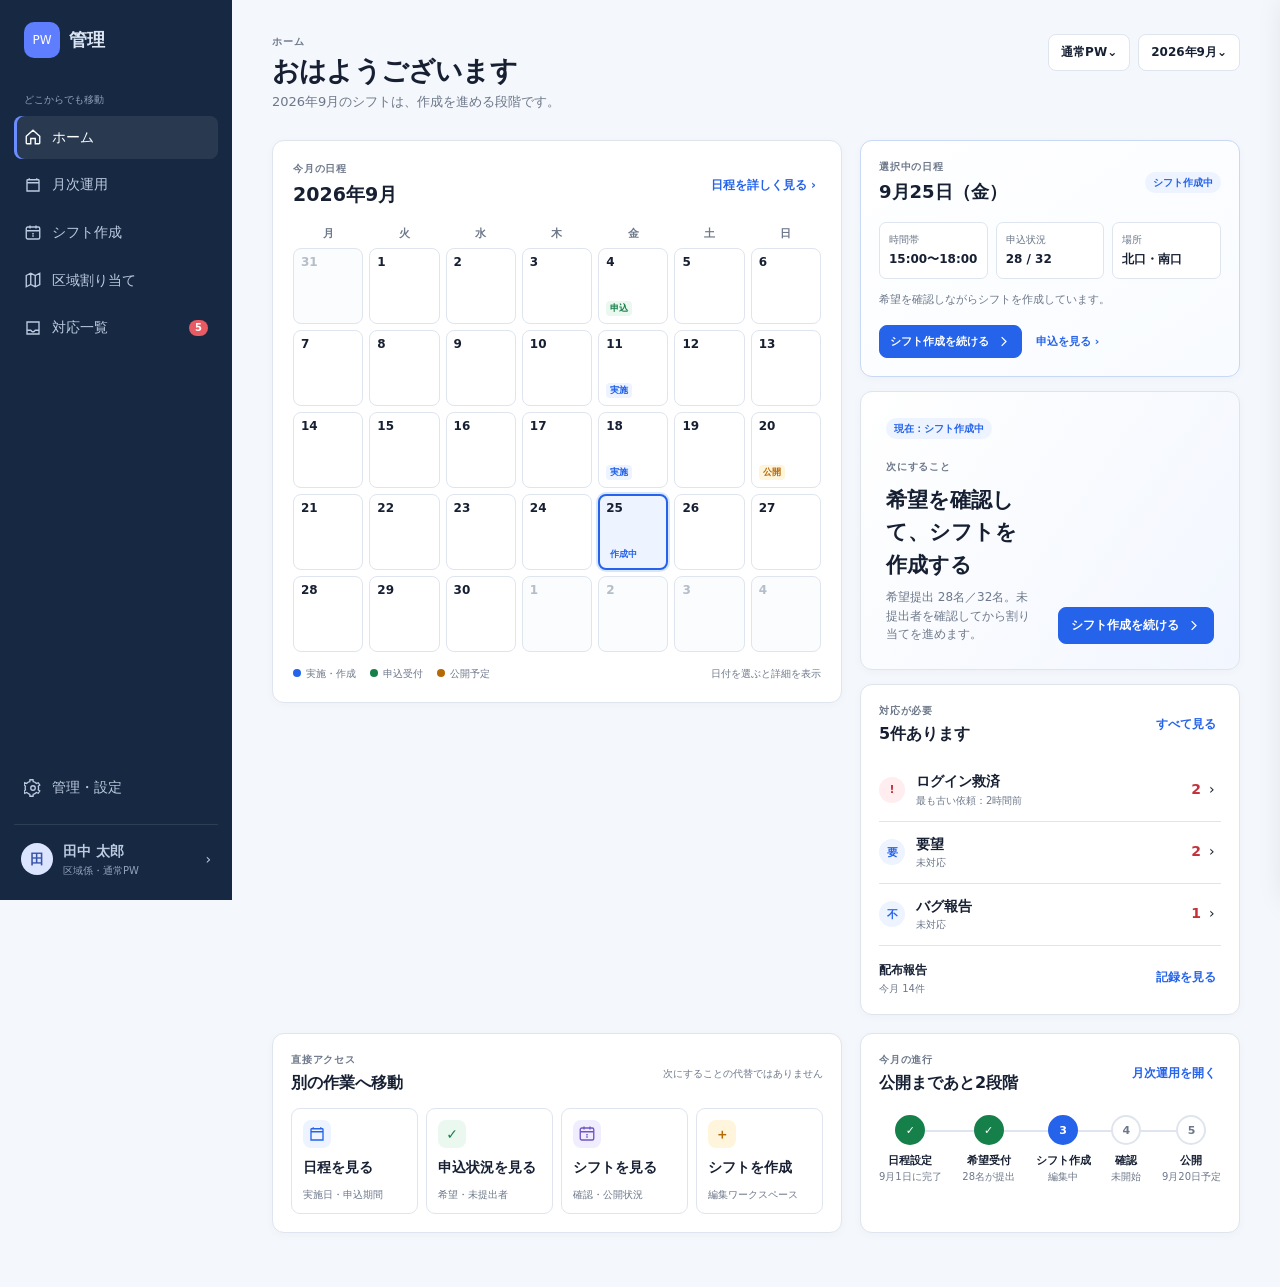
==== commit 2600348b: "モックホームをカレンダー中心に再構成" ====
--- a/mockup/index.html
+++ b/mockup/index.html
@@ -4,7 +4,7 @@
   <meta charset="utf-8"><meta name="viewport" content="width=device-width,initial-scale=1">
   <meta name="description" content="PW管理アプリの情報設計・操作方式モックアップ">
   <title>PW管理｜UX再設計モック</title>
-  <link rel="stylesheet" href="styles.css?v=1">
+  <link rel="stylesheet" href="styles.css?v=3">
 </head>
 <body>
 <svg class="sprite" aria-hidden="true">
@@ -39,13 +39,58 @@
   <main id="main" tabindex="-1">
     <section class="page active" data-view="home">
       <header class="page-head"><div><p class="eyebrow">ホーム</p><h1>おはようございます</h1><p class="lead">2026年9月のシフトは、作成を進める段階です。</p></div><div class="context"><button class="chip" data-context="pw">通常PW⌄</button><button class="chip" data-context="month">2026年9月⌄</button></div></header>
-      <div class="home-grid">
-        <div class="stack">
+      <div class="home-command-grid">
+        <section class="section home-calendar-card">
+          <div class="section-head"><div><p class="eyebrow">今月の日程</p><h2>2026年9月</h2></div><button class="text-button" data-page="monthly" data-month-tab="schedule">日程を詳しく見る ›</button></div>
+          <div class="home-calendar" role="grid" aria-label="2026年9月の日程">
+            <b role="columnheader">月</b><b role="columnheader">火</b><b role="columnheader">水</b><b role="columnheader">木</b><b role="columnheader">金</b><b role="columnheader">土</b><b role="columnheader">日</b>
+            <button class="home-day outside" type="button" role="gridcell" data-home-date="2026-08-31" aria-label="8月31日"><span class="day-number">31</span></button>
+            <button class="home-day" type="button" role="gridcell" data-home-date="2026-09-01" aria-label="9月1日"><span class="day-number">1</span></button>
+            <button class="home-day" type="button" role="gridcell" data-home-date="2026-09-02" aria-label="9月2日"><span class="day-number">2</span></button>
+            <button class="home-day" type="button" role="gridcell" data-home-date="2026-09-03" aria-label="9月3日"><span class="day-number">3</span></button>
+            <button class="home-day event-green" type="button" role="gridcell" data-home-date="2026-09-04" aria-label="9月4日 申込受付開始"><span class="day-number">4</span><span class="day-status">申込</span></button>
+            <button class="home-day" type="button" role="gridcell" data-home-date="2026-09-05" aria-label="9月5日"><span class="day-number">5</span></button>
+            <button class="home-day" type="button" role="gridcell" data-home-date="2026-09-06" aria-label="9月6日"><span class="day-number">6</span></button>
+            <button class="home-day" type="button" role="gridcell" data-home-date="2026-09-07" aria-label="9月7日"><span class="day-number">7</span></button>
+            <button class="home-day" type="button" role="gridcell" data-home-date="2026-09-08" aria-label="9月8日"><span class="day-number">8</span></button>
+            <button class="home-day" type="button" role="gridcell" data-home-date="2026-09-09" aria-label="9月9日"><span class="day-number">9</span></button>
+            <button class="home-day" type="button" role="gridcell" data-home-date="2026-09-10" aria-label="9月10日"><span class="day-number">10</span></button>
+            <button class="home-day event-blue" type="button" role="gridcell" data-home-date="2026-09-11" aria-label="9月11日 実施"><span class="day-number">11</span><span class="day-status">実施</span></button>
+            <button class="home-day" type="button" role="gridcell" data-home-date="2026-09-12" aria-label="9月12日"><span class="day-number">12</span></button>
+            <button class="home-day" type="button" role="gridcell" data-home-date="2026-09-13" aria-label="9月13日"><span class="day-number">13</span></button>
+            <button class="home-day" type="button" role="gridcell" data-home-date="2026-09-14" aria-label="9月14日"><span class="day-number">14</span></button>
+            <button class="home-day" type="button" role="gridcell" data-home-date="2026-09-15" aria-label="9月15日"><span class="day-number">15</span></button>
+            <button class="home-day" type="button" role="gridcell" data-home-date="2026-09-16" aria-label="9月16日"><span class="day-number">16</span></button>
+            <button class="home-day" type="button" role="gridcell" data-home-date="2026-09-17" aria-label="9月17日"><span class="day-number">17</span></button>
+            <button class="home-day event-blue" type="button" role="gridcell" data-home-date="2026-09-18" aria-label="9月18日 実施"><span class="day-number">18</span><span class="day-status">実施</span></button>
+            <button class="home-day" type="button" role="gridcell" data-home-date="2026-09-19" aria-label="9月19日"><span class="day-number">19</span></button>
+            <button class="home-day event-amber" type="button" role="gridcell" data-home-date="2026-09-20" aria-label="9月20日 シフト公開予定"><span class="day-number">20</span><span class="day-status">公開</span></button>
+            <button class="home-day" type="button" role="gridcell" data-home-date="2026-09-21" aria-label="9月21日"><span class="day-number">21</span></button>
+            <button class="home-day" type="button" role="gridcell" data-home-date="2026-09-22" aria-label="9月22日"><span class="day-number">22</span></button>
+            <button class="home-day" type="button" role="gridcell" data-home-date="2026-09-23" aria-label="9月23日"><span class="day-number">23</span></button>
+            <button class="home-day" type="button" role="gridcell" data-home-date="2026-09-24" aria-label="9月24日"><span class="day-number">24</span></button>
+            <button class="home-day event-blue selected" type="button" role="gridcell" data-home-date="2026-09-25" aria-label="9月25日 実施 シフト作成中" aria-pressed="true"><span class="day-number">25</span><span class="day-status">作成中</span></button>
+            <button class="home-day" type="button" role="gridcell" data-home-date="2026-09-26" aria-label="9月26日"><span class="day-number">26</span></button>
+            <button class="home-day" type="button" role="gridcell" data-home-date="2026-09-27" aria-label="9月27日"><span class="day-number">27</span></button>
+            <button class="home-day" type="button" role="gridcell" data-home-date="2026-09-28" aria-label="9月28日"><span class="day-number">28</span></button>
+            <button class="home-day" type="button" role="gridcell" data-home-date="2026-09-29" aria-label="9月29日"><span class="day-number">29</span></button>
+            <button class="home-day" type="button" role="gridcell" data-home-date="2026-09-30" aria-label="9月30日"><span class="day-number">30</span></button>
+            <button class="home-day outside" type="button" role="gridcell" data-home-date="2026-10-01" aria-label="10月1日"><span class="day-number">1</span></button>
+            <button class="home-day outside" type="button" role="gridcell" data-home-date="2026-10-02" aria-label="10月2日"><span class="day-number">2</span></button>
+            <button class="home-day outside" type="button" role="gridcell" data-home-date="2026-10-03" aria-label="10月3日"><span class="day-number">3</span></button>
+            <button class="home-day outside" type="button" role="gridcell" data-home-date="2026-10-04" aria-label="10月4日"><span class="day-number">4</span></button>
+          </div>
+          <div class="home-calendar-legend"><span><i class="blue-dot"></i>実施・作成</span><span><i class="green-dot"></i>申込受付</span><span><i class="amber-dot"></i>公開予定</span><small>日付を選ぶと詳細を表示</small></div>
+        </section>
+        <div class="home-summary">
+          <section class="section selected-day-card" aria-live="polite"><div class="section-head"><div><p class="eyebrow">選択中の日程</p><h2 id="home-date-title">9月25日（金）</h2></div><span class="status current" id="home-date-status">シフト作成中</span></div><dl class="home-day-meta"><div><dt>時間帯</dt><dd id="home-date-time">15:00〜18:00</dd></div><div><dt>申込状況</dt><dd id="home-date-applications">28 / 32</dd></div><div><dt>場所</dt><dd id="home-date-places">北口・南口</dd></div></dl><p class="home-date-note" id="home-date-note">希望を確認しながらシフトを作成しています。</p><div class="home-date-actions"><button class="button primary" id="home-primary-action" data-page="shift"><span id="home-primary-label">シフト作成を続ける</span><svg><use href="#arrow"/></svg></button><button class="text-button" id="home-secondary-action" data-page="monthly" data-month-tab="wishes"><span id="home-secondary-label">申込を見る</span> ›</button></div></section>
           <section class="next-action"><div><span class="status current">現在：シフト作成中</span><p class="eyebrow action-label">次にすること</p><h2>希望を確認して、シフトを作成する</h2><p>希望提出 28名／32名。未提出者を確認してから割り当てを進めます。</p></div><button class="button primary" data-page="shift">シフト作成を続ける <svg><use href="#arrow"/></svg></button></section>
-          <section class="section"><div class="section-head"><div><p class="eyebrow">直接アクセス</p><h2>別の作業へ移動</h2></div><span class="hint">次にすることの代替ではありません</span></div><div class="quick-grid"><button data-page="monthly" data-month-tab="schedule"><span class="quick-icon blue"><svg><use href="#calendar"/></svg></span><b>日程を見る</b><small>実施日・申込期間</small></button><button data-page="monthly" data-month-tab="wishes"><span class="quick-icon green">✓</span><b>申込状況を見る</b><small>希望・未提出者</small></button><button data-page="monthly" data-month-tab="shifts"><span class="quick-icon purple"><svg><use href="#shift"/></svg></span><b>シフトを見る</b><small>確認・公開状況</small></button><button data-page="shift"><span class="quick-icon amber">＋</span><b>シフトを作成</b><small>編集ワークスペース</small></button></div></section>
-          <section class="section"><div class="section-head"><div><p class="eyebrow">今月の進行</p><h2>公開まであと2段階</h2></div><button class="text-button" data-page="monthly">月次運用を開く</button></div><ol class="progress"><li class="done"><i>✓</i><span><b>日程設定</b><small>9月1日に完了</small></span></li><li class="done"><i>✓</i><span><b>希望受付</b><small>28名が提出</small></span></li><li class="now"><i>3</i><span><b>シフト作成</b><small>編集中</small></span></li><li><i>4</i><span><b>確認</b><small>未開始</small></span></li><li><i>5</i><span><b>公開</b><small>9月20日予定</small></span></li></ol></section>
+          <aside class="attention section"><div class="section-head"><div><p class="eyebrow">対応が必要</p><h2>5件あります</h2></div><button class="text-button" data-page="inbox">すべて見る</button></div><button class="attention-row" data-page="inbox"><i class="urgent">!</i><span><b>ログイン救済</b><small>最も古い依頼：2時間前</small></span><strong>2</strong>›</button><button class="attention-row" data-page="inbox"><i>要</i><span><b>要望</b><small>未対応</small></span><strong>2</strong>›</button><button class="attention-row" data-page="inbox"><i>不</i><span><b>バグ報告</b><small>未対応</small></span><strong>1</strong>›</button><div class="record"><span><b>配布報告</b><small>今月 14件</small></span><button class="text-button" data-page="inbox">記録を見る</button></div></aside>
         </div>
-        <aside class="attention section"><div class="section-head"><div><p class="eyebrow">対応が必要</p><h2>5件あります</h2></div><button class="text-button" data-page="inbox">すべて見る</button></div><button class="attention-row" data-page="inbox"><i class="urgent">!</i><span><b>ログイン救済</b><small>最も古い依頼：2時間前</small></span><strong>2</strong>›</button><button class="attention-row" data-page="inbox"><i>要</i><span><b>要望</b><small>未対応</small></span><strong>2</strong>›</button><button class="attention-row" data-page="inbox"><i>不</i><span><b>バグ報告</b><small>未対応</small></span><strong>1</strong>›</button><div class="record"><span><b>配布報告</b><small>今月 14件</small></span><button class="text-button" data-page="inbox">記録を見る</button></div></aside>
+      </div>
+      <div class="home-lower-grid">
+        <section class="section"><div class="section-head"><div><p class="eyebrow">直接アクセス</p><h2>別の作業へ移動</h2></div><span class="hint">次にすることの代替ではありません</span></div><div class="quick-grid"><button data-page="monthly" data-month-tab="schedule"><span class="quick-icon blue"><svg><use href="#calendar"/></svg></span><b>日程を見る</b><small>実施日・申込期間</small></button><button data-page="monthly" data-month-tab="wishes"><span class="quick-icon green">✓</span><b>申込状況を見る</b><small>希望・未提出者</small></button><button data-page="monthly" data-month-tab="shifts"><span class="quick-icon purple"><svg><use href="#shift"/></svg></span><b>シフトを見る</b><small>確認・公開状況</small></button><button data-page="shift"><span class="quick-icon amber">＋</span><b>シフトを作成</b><small>編集ワークスペース</small></button></div></section>
+        <section class="section"><div class="section-head"><div><p class="eyebrow">今月の進行</p><h2>公開まであと2段階</h2></div><button class="text-button" data-page="monthly">月次運用を開く</button></div><ol class="progress"><li class="done"><i>✓</i><span><b>日程設定</b><small>9月1日に完了</small></span></li><li class="done"><i>✓</i><span><b>希望受付</b><small>28名が提出</small></span></li><li class="now"><i>3</i><span><b>シフト作成</b><small>編集中</small></span></li><li><i>4</i><span><b>確認</b><small>未開始</small></span></li><li><i>5</i><span><b>公開</b><small>9月20日予定</small></span></li></ol></section>
       </div>
     </section>
 
@@ -84,5 +129,5 @@
 <div class="picker" id="picker" aria-hidden="true"><p>配置する人を選択</p><button data-picker-value="佐藤 太郎">佐藤 太郎</button><button data-picker-value="鈴木 花子">鈴木 花子</button><button data-picker-value="高橋 一郎">高橋 一郎</button><button data-picker-value="空欄にする">空欄にする</button></div>
 <div class="dialog" id="dialog" aria-hidden="true"><div class="dialog-card"><span class="status current">公開前チェック</span><h2 id="dialog-title">3件の確認があります</h2><ul id="check-list"><li>17:00 北口：1名不足</li><li>未提出者 4名を確認してください</li><li>確認者 2名の確認後に公開できます</li></ul><p class="check-result" id="check-result"></p><div class="dialog-actions"><button class="button secondary" data-close>戻る</button><button class="button primary" data-action="run-check">チェックを実行</button><button class="button primary" data-action="complete-shift">作成完了を登録</button><button class="button primary" data-action="publish">公開へ進む</button></div></div></div>
 <div class="toast" id="toast" role="status" aria-live="polite"></div>
-<script src="app.js?v=2"></script>
+<script src="app.js?v=3"></script>
 </body></html>
--- a/mockup/styles.css
+++ b/mockup/styles.css
@@ -2,3 +2,43 @@
 @media(max-width:1050px){main{padding:28px 24px}.home-grid{grid-template-columns:1fr}.attention{display:block}.settings{grid-template-columns:1fr 1fr}.shift-shell{grid-template-columns:190px minmax(340px,1fr)}.compare-panel{grid-column:1/-1;border-left:0;border-top:1px solid var(--line);min-height:220px}.compare-panel.open{display:grid;grid-template-columns:180px 1fr 1fr}.compare-panel .panel-head{grid-row:span 2}}
 @media(max-width:760px){body{font-size:16px}.sidebar{display:none}.mobile-head{height:58px;background:var(--navy);display:flex;align-items:center;justify-content:space-between;padding:10px 16px;position:sticky;top:0;z-index:5}.mobile-head .brand{padding:0;color:#fff}.mobile-head .brand span{width:32px;height:32px}.mobile-head .brand b{font-size:15px}main{width:100%;margin:0;padding:22px 14px 104px}.page-head{display:block;margin-bottom:21px}.page-head h1{font-size:23px}.context{margin-top:12px}.context .chip{padding:7px 9px}.home-grid{display:block}.next-action{display:block;padding:19px}.next-action h2{font-size:19px}.next-action .button{width:100%;margin-top:17px}.section{margin-top:15px;padding:15px}.quick-grid{grid-template-columns:repeat(2,1fr)}.progress{display:grid;gap:13px;margin-top:15px}.progress:before{top:15px;bottom:15px;left:14px;right:auto;width:2px;height:auto}.progress li{display:grid;grid-template-columns:30px 1fr;justify-items:start;text-align:left;gap:10px}.progress b{margin-top:2px}.attention{margin-top:15px}.monthly-tabs{overflow-x:auto;margin-right:-14px;padding-right:14px}.tab{white-space:nowrap;padding:10px 12px}.view-toolbar{display:block}.view-toolbar .button{margin-top:13px}.calendar-card{padding:12px}.calendar{gap:3px}.calendar>span{min-height:54px;padding:5px;font-size:10px}.calendar>span.selected{padding:4px}.mark{margin-top:7px;font-size:8px}.date-line{display:grid;grid-template-columns:1fr auto;gap:5px}.date-line span{grid-column:1/-1}.mini-cards,.metrics,.stats{gap:7px}.mini-cards div,.metrics div,.stats div{padding:10px}.table-row{grid-template-columns:1fr 1fr;padding:11px}.table-row.head{display:none}.table-row span:nth-child(3){justify-self:start}.shift-list button{padding:13px}.shift-head{display:block}.shift-head h1{font-size:20px}.shift-context{margin-top:10px}.shift-toolbar{display:block}.tool-buttons{display:none}.date-tabs{overflow:auto;margin:0 -14px;padding:0 14px}.date-tabs .chip{white-space:nowrap}.mobile-tools{display:grid;grid-template-columns:1fr 1fr 1fr;gap:6px;margin-bottom:9px;position:sticky;top:58px;z-index:3;background:var(--bg);padding:5px 0}.mobile-tools button{border:1px solid var(--line);background:#fff;border-radius:7px;padding:8px;font-size:11px;font-weight:800}.mobile-tools b{color:var(--purple)}.shift-shell,.shift-shell.split{display:block;min-height:0;border-radius:9px}.people-panel,.request-panel{display:none!important}.board{padding:10px}.board-banner{font-size:9px}.assign-head,.assign-row{grid-template-columns:52px repeat(2,minmax(128px,1fr))}.cell{min-height:70px;padding:8px;font-size:10px}.role-line{font-size:9px}.board-foot{display:block}.board-foot .text-button{padding-left:0;margin-top:5px}.compare-panel{display:none!important}.shift-status{display:block;margin-bottom:5px}.shift-status span{display:block;margin-bottom:7px}.shift-status .button{width:100%}.subnav{grid-template-columns:1fr 1fr}.inbox{display:block;min-height:0}.inbox-types{display:flex;overflow:auto;border:0;border-bottom:1px solid var(--line);gap:4px}.inbox-types button{width:auto;white-space:nowrap}.messages{border:0}.message-detail{display:none}.settings{grid-template-columns:1fr;gap:14px}.bottom-nav{position:fixed;display:grid;grid-template-columns:repeat(5,1fr);left:0;right:0;bottom:0;height:70px;background:#fffffff5;border-top:1px solid var(--line);z-index:6;padding-bottom:env(safe-area-inset-bottom)}.bottom-nav button{border:0;background:transparent;color:var(--muted);display:grid;place-items:center;align-content:center;gap:3px;font-size:9px;position:relative}.bottom-nav button.active{color:var(--blue);font-weight:800}.bottom-nav svg{width:19px;height:19px}.bottom-nav b{position:absolute;top:5px;left:calc(50% + 6px);min-width:15px;font-size:9px}.sheet{top:auto;left:0;right:0;bottom:0;width:100%;height:min(75vh,620px);border-radius:18px 18px 0 0;padding:16px 18px 78px;transform:translateY(105%)}.sheet.open{transform:none}.handle{display:block;width:40px;height:4px;background:#d3d9e3;border-radius:5px;margin:0 auto 17px}.sheet-close{left:18px;right:18px;width:calc(100% - 36px)}.context-menu,.picker{right:14px;top:112px;width:calc(100% - 28px)}.dialog{align-items:end;padding:0}.dialog-card{border-radius:18px 18px 0 0;padding:21px 18px calc(20px + env(safe-area-inset-bottom))}.dialog-actions .button{flex:1}.toast{left:14px;right:14px;bottom:82px;text-align:center}.simple .page-head .chip{margin-top:10px}}
 .sheet hr{border:0;border-top:1px solid var(--line);margin:18px 0 5px}.sheet h2{font-size:20px;margin:6px 0 10px}.sheet-note{color:var(--muted);font-size:12px;line-height:1.8}.sheet-link,.sheet-person{display:flex;align-items:center;justify-content:space-between;width:100%;border:0;border-bottom:1px solid var(--line);background:#fff;padding:13px 3px;text-align:left;font-size:12px;font-weight:800}.sheet-link:hover,.sheet-person:hover,.sheet-person.selected{background:var(--blue2);color:var(--blue)}.sheet-person small{display:block;margin-left:auto;color:var(--muted);font-size:10px;font-weight:400}.sheet-pills{display:flex;gap:6px;overflow:auto;margin:12px 0}.sheet-pills button{border:1px solid var(--line);background:#fff;border-radius:6px;padding:7px 9px;white-space:nowrap;font-size:11px}.sheet-pills button.selected{background:var(--blue2);border-color:#a9c5f9;color:var(--blue)}.ai-rules{display:grid;gap:7px;background:#f8fafc;border:1px solid var(--line);border-radius:8px;padding:12px;margin:14px 0}.ai-rules span{color:var(--muted);font-size:11px}.ai-rules span:before{content:'✓';color:var(--green);font-weight:800;margin-right:7px}.settings button{font-weight:800}.settings button small{font-weight:400}
+/* Keep the mobile shell independent from the desktop sidebar geometry. */
+@media(max-width:760px){html,body{width:100%;max-width:100%;overflow-x:hidden}.app{display:block;width:100%;min-height:100vh}.sidebar{display:none!important;width:0!important;margin:0!important;padding:0!important;visibility:hidden}.mobile-head{display:flex;width:100%;max-width:100%;min-width:0}.app>main,main{display:block;width:100%;max-width:none;min-width:0;margin:0;padding:22px 14px calc(104px + env(safe-area-inset-bottom));overflow:visible}.page,.page-head,.home-grid,.stack,.section,.next-action,.simple,.shift-head,.shift-toolbar,.shift-shell,.shift-status,.inbox,.settings{min-width:0;max-width:100%}.shift-shell,.shift-shell.split{width:100%;grid-template-columns:minmax(0,1fr)!important;overflow:hidden}.board{width:100%;max-width:100%;min-width:0;overflow:hidden}.board-scroll{width:100%;max-width:100%;overflow-x:auto}.bottom-nav{width:100%;max-width:100%}}
+
+/* Phase 2: the home screen is a calendar-led command center. */
+.home-command-grid{display:grid;grid-template-columns:minmax(0,1.2fr) minmax(340px,.8fr);gap:18px;align-items:start}
+.home-calendar-card{padding:20px}
+.home-calendar-card .section-head{margin-bottom:16px}
+.home-calendar-card .section-head h2{font-size:19px}
+.home-calendar{display:grid;grid-template-columns:repeat(7,minmax(0,1fr));gap:6px}
+.home-calendar>b{text-align:center;color:var(--muted);font-size:11px}
+.home-day{min-height:76px;border:1px solid var(--line);border-radius:8px;background:#fff;padding:7px;text-align:left;display:flex;flex-direction:column;align-items:flex-start;transition:.15s}
+.home-day:hover{border-color:#9dbcf5;background:#f9fbff}
+.home-day.selected{border:2px solid var(--blue);padding:6px;background:var(--blue2);box-shadow:0 0 0 2px #d9e6ff}
+.home-day.outside{color:#b4bdca;background:#fbfcfd}
+.day-number{font-size:12px;font-weight:800;line-height:1}
+.day-status{display:block;border-radius:4px;padding:2px 4px;margin-top:auto;font-size:9px;font-style:normal;font-weight:800;line-height:1.25;white-space:nowrap}
+.event-blue .day-status{background:var(--blue2);color:var(--blue)}
+.event-green .day-status{background:var(--green2);color:var(--green)}
+.event-amber .day-status{background:var(--amber2);color:var(--amber)}
+.home-calendar-legend{display:flex;align-items:center;gap:14px;flex-wrap:wrap;margin-top:14px;color:var(--muted);font-size:10px}
+.home-calendar-legend i{display:inline-block;width:8px;height:8px;border-radius:50%;margin-right:5px}
+.home-calendar-legend small{margin-left:auto;color:var(--muted);font-size:10px}
+.home-summary{display:grid;gap:14px}
+.home-summary .next-action .button{flex-shrink:0;white-space:nowrap}
+.selected-day-card{padding:18px;border-color:#c9d8f5;background:linear-gradient(145deg,#fff,#f8fbff)}
+.selected-day-card .section-head{align-items:center}
+.selected-day-card h2{font-size:18px}
+.home-day-meta{display:grid;grid-template-columns:repeat(3,1fr);gap:8px;margin:16px 0 12px}
+.home-day-meta div{min-width:0;border:1px solid var(--line);border-radius:7px;background:#fff;padding:9px}
+.home-day-meta dt{color:var(--muted);font-size:10px}
+.home-day-meta dd{margin:3px 0 0;font-size:12px;font-weight:800;white-space:nowrap;overflow:hidden;text-overflow:ellipsis}
+.home-date-note{margin:0;color:var(--muted);font-size:11px;line-height:1.7}
+.home-date-actions{display:flex;align-items:center;gap:9px;flex-wrap:wrap;margin-top:15px}
+.home-date-actions .button{padding:7px 10px;font-size:11px}
+.home-date-actions .text-button{font-size:11px}
+.home-lower-grid{display:grid;grid-template-columns:minmax(0,1.2fr) minmax(300px,.8fr);gap:18px;margin-top:18px}
+.home-lower-grid>.section{min-width:0}
+
+@media(max-width:1050px){.home-command-grid,.home-lower-grid{grid-template-columns:1fr}.home-summary{grid-template-columns:repeat(2,minmax(0,1fr))}.home-summary .next-action{grid-column:1/-1}}
+@media(max-width:760px){.home-command-grid,.home-lower-grid{display:block}.home-calendar-card{padding:13px}.home-calendar{gap:3px}.home-day{min-height:62px;padding:6px 4px;border-radius:6px}.home-day.selected{padding:5px 3px}.day-number{font-size:11px}.day-status{max-width:100%;padding:2px 3px;margin-top:auto;font-size:8px;overflow:hidden;text-overflow:ellipsis}.home-calendar-legend{gap:7px 10px;margin-top:11px}.home-calendar-legend small{width:100%;margin-left:0}.home-summary{display:block}.selected-day-card,.home-summary .next-action,.home-summary .attention{margin-top:15px}.selected-day-card{padding:15px}.selected-day-card h2{font-size:16px}.home-day-meta{gap:5px;margin:13px 0 10px}.home-day-meta div{padding:8px 6px}.home-day-meta dd{font-size:11px}.home-date-actions{display:grid;grid-template-columns:1fr;gap:5px}.home-date-actions .button{width:100%}.home-date-actions .text-button{justify-self:start;padding-left:0}.home-lower-grid>.section{margin-top:15px}.home-lower-grid .section:first-child{margin-top:15px}}
